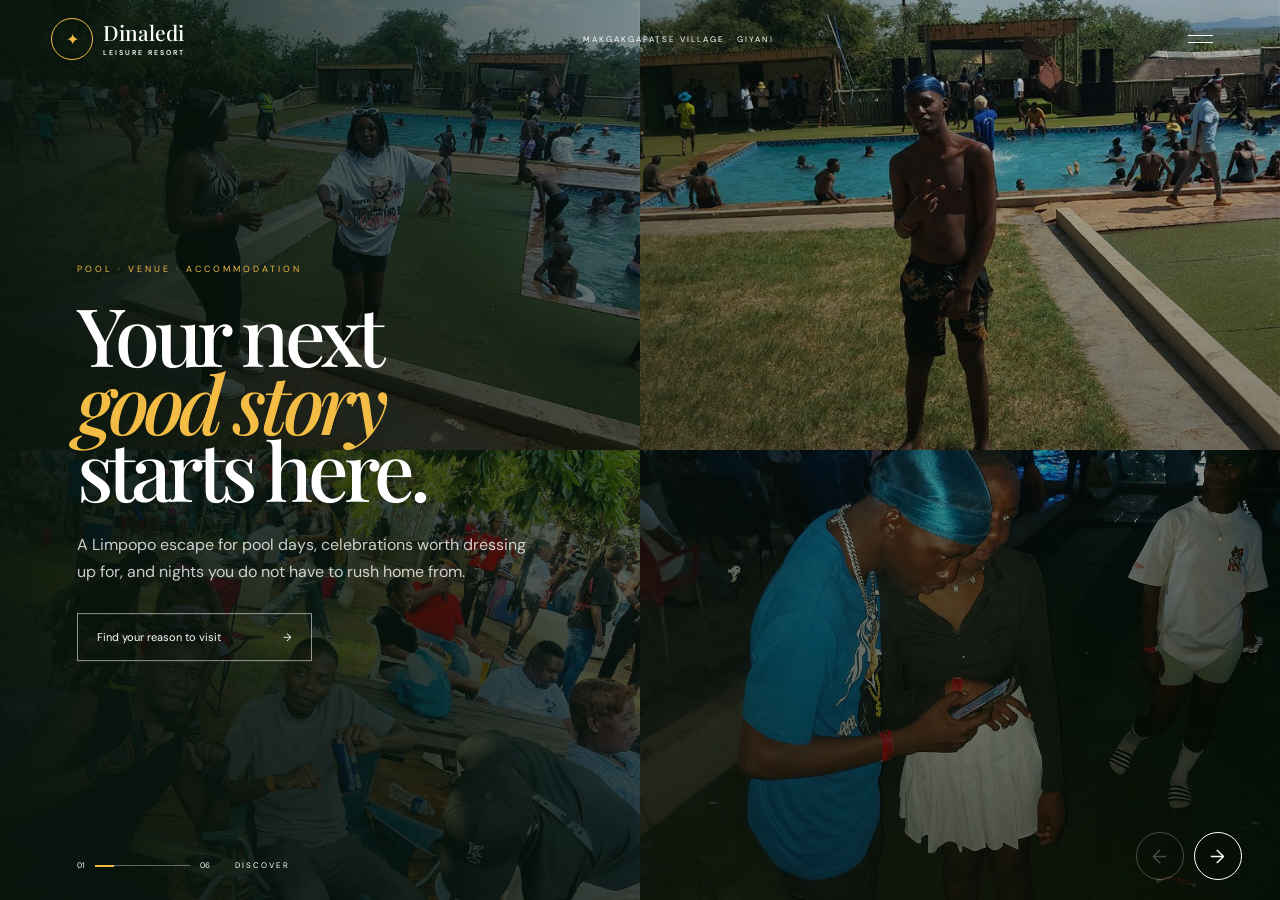
==== index.html @ 48ea2d54 "Give every Dinaledi service its own experience" ====
<!doctype html>
<html lang="en">
<head>
  <meta charset="UTF-8">
  <meta name="viewport" content="width=device-width,initial-scale=1">
  <meta name="theme-color" content="#14251a">
  <meta name="description" content="Swim, stay and celebrate at Dinaledi Leisure Resort — a wedding and event venue with pools and accommodation in Makgakgapatse Village, Giyani.">
  <title>Dinaledi Leisure Resort | Swim, Stay & Celebrate</title>
  <link rel="preconnect" href="https://fonts.googleapis.com">
  <link rel="preconnect" href="https://fonts.gstatic.com" crossorigin>
  <link href="https://fonts.googleapis.com/css2?family=DM+Sans:wght@400;500;600&family=Playfair+Display:ital,wght@0,500;1,500&display=swap" rel="stylesheet">
  <link rel="stylesheet" href="experience.css">
  <link rel="stylesheet" href="highres.css">
</head>
<body>
  <header>
    <a class="logo" href="#" data-go="0"><i>✦</i><span>Dinaledi<small>Leisure Resort</small></span></a>
    <p>Makgakgapatse Village · Giyani</p>
    <button class="menu-button" aria-label="Open experiences"><i></i><i></i></button>
  </header>

  <nav class="menu-panel" aria-label="Experiences">
    <p>Choose your Dinaledi</p>
    <button data-go="0">Discover</button><button data-go="1">Pool days</button><button data-go="2">Weddings & events</button><button data-go="3">Accommodation</button><button data-go="4">What's on</button><button data-go="5">Plan your visit</button>
  </nav>

  <main><div class="track" id="track">
    <section class="scene welcome">
      <div class="welcome-grid" aria-hidden="true"><i></i><i></i><i></i><i></i></div><div class="shade"></div>
      <div class="copy"><p class="eyebrow">Pool · Venue · Accommodation</p><h1>Your next<br><em>good story</em><br>starts here.</h1><p>A Limpopo escape for pool days, celebrations worth dressing up for, and nights you do not have to rush home from.</p><button class="action" data-next>Find your reason to visit <span>→</span></button></div>
    </section>

    <section class="scene swim">
      <div class="pool-photo"></div><div class="pool-tint"></div>
      <div class="copy"><p class="eyebrow">01 — Pool days</p><h2>Come back<br>for the <em>feeling.</em></h2><p>Blue water, open air and your favourite people. Make Dinaledi the plan when the next warm day arrives.</p><a class="action" href="pool/">Enter the pool experience <span>↗</span></a></div>
      <div class="ripple-zone" aria-label="Touch to make water ripples"><span>Touch the pool</span></div>
    </section>

    <section class="scene celebrate">
      <div class="celebrate-bg"></div><div class="shade"></div>
      <div class="copy wedding-copy"><p class="eyebrow">02 — Weddings & events</p><h2>Picture your<br><em>day here.</em></h2><p>Bring the vows, the music and everyone you love. Dinaledi gives your wedding or celebration room to feel alive.</p><div class="venue-points"><span>Wedding venue</span><span>Private celebrations</span><span>Group gatherings</span></div><a class="action" href="weddings/">Explore weddings <span>↗</span></a></div>
      <div class="memory-board venue-board" aria-label="Dinaledi celebrations"><figure class="card c1"><img src="images/unnamed (28).jpg" alt="Bride at Dinaledi"><figcaption>Your big day</figcaption></figure><figure class="card c2"><img src="images/web/celebration-wide.jpg" alt="Guests celebrating at Dinaledi"><figcaption>Your guest list</figcaption></figure><figure class="card c3"><img src="images/web/celebration-crowd.jpg" alt="An outdoor event at Dinaledi"><figcaption>Your atmosphere</figcaption></figure></div>
    </section>

    <section class="scene stay" id="stay">
      <div class="day-photo"></div><div class="night-photo"></div><div class="night-sky"></div><div class="shade"></div>
      <div class="copy"><p class="eyebrow">03 — Accommodation</p><h2>Stay after<br>the <em>last song.</em></h2><p>Turn the celebration, pool day or weekend away into an overnight stay. Call for current accommodation options and availability.</p><a class="action" href="accommodation/">Plan an overnight stay <span>↗</span></a></div>
      <div class="time-control"><span>Day</span><input id="sunset" type="range" min="0" max="100" value="20" aria-label="Change from day to night"><span>Stars</span><small>Drag the day into night</small></div>
    </section>

    <section class="scene events">
      <div class="events-photo"></div><div class="events-shade"></div>
      <div class="events-intro"><p class="eyebrow">04 — Official noticeboard</p><h2>What’s<br><em>happening.</em></h2><p>Upcoming events, announcements and highlights from days already shared at Dinaledi.</p><a class="action" href="events/">Open the noticeboard <span>↗</span></a></div>
      <div class="poster-board">
        <article class="poster upcoming"><small>Upcoming</small><div><b>Next event</b><strong>Announcement<br>coming soon</strong><p>Official posters and booking details will appear here.</p></div><a href="tel:0769991323">Ask what’s next →</a></article>
        <article class="poster past"><img src="images/web/gathering.jpg" alt="Past gathering at Dinaledi"><span><small>Past event</small><b>Dinaledi moments</b></span></article>
        <article class="poster past"><img src="images/web/evening.jpg" alt="Evening event at Dinaledi"><span><small>Past event</small><b>After sunset</b></span></article>
      </div>
    </section>

    <section class="scene visit">
      <div class="visit-photo"></div><div class="shade"></div>
      <div class="visit-copy"><p class="eyebrow">05 — Make the plan</p><h2>See you at<br><em>Dinaledi.</em></h2><p>Makgakgapatse Village, R81, Giyani, 0826</p><div class="links"><a href="tel:0769991323"><small>Bookings & enquiries</small>076 999 1323 <b>↗</b></a><a href="https://www.google.com/maps/search/?api=1&query=Dinaledi+Leisure+Resort+Giyani" target="_blank" rel="noopener"><small>Get there</small>Open Google Maps <b>↗</b></a><a href="https://www.tiktok.com/@dinaledi54" target="_blank" rel="noopener"><small>Events & updates</small>@dinaledi54 <b>↗</b></a></div></div>
    </section>
  </div></main>

  <div class="progress"><span id="current">01</span><i><b id="bar"></b></i><span>06</span><p id="label">Discover</p></div>
  <button class="previous" aria-label="Previous experience">←</button><button class="next" aria-label="Next experience">→</button>
  <script src="experience.js"></script>
</body>
</html>
---- experience.css ----
:root{--forest:#14251a;--sun:#f2bc45;--water:#5bc7d1;--cream:#f5edda;--night:0;--serif:"Playfair Display",serif;--sans:"DM Sans",sans-serif}*{box-sizing:border-box}html,body{margin:0;height:100%;overflow:hidden;background:var(--forest);color:white;font-family:var(--sans)}button,a{font:inherit;color:inherit}header{position:fixed;z-index:50;top:0;left:0;width:100%;height:78px;padding:0 4vw;display:flex;align-items:center;justify-content:space-between;pointer-events:none}header>*{pointer-events:auto}.logo{display:flex;align-items:center;gap:10px;text-decoration:none}.logo>i{width:42px;height:42px;border:1px solid var(--sun);border-radius:50%;display:grid;place-items:center;color:var(--sun);font-style:normal}.logo span{font:500 21px/1 var(--serif)}.logo small{display:block;font:600 7px var(--sans);letter-spacing:2px;text-transform:uppercase;margin-top:5px}header>p{text-transform:uppercase;font-size:8px;letter-spacing:2px}.menu-button{border:0;background:none;padding:10px}.menu-button i{display:block;width:25px;height:1px;background:white;margin:6px}.menu-panel{position:fixed;z-index:60;right:0;top:0;width:min(430px,100%);height:100%;padding:13vh 5vw;background:var(--sun);color:#14251a;display:flex;flex-direction:column;transform:translateX(100%);transition:.5s}.menu-panel.open{transform:none}.menu-panel p{text-transform:uppercase;letter-spacing:2px;font-size:8px}.menu-panel button{border:0;border-bottom:1px solid rgba(0,0,0,.25);background:none;text-align:left;padding:14px 0;font:500 35px var(--serif)}main,.track,.scene{height:100svh}.track{display:flex;width:500vw;transition:transform .9s cubic-bezier(.2,.8,.2,1)}.scene{position:relative;width:100vw;flex:0 0 100vw;overflow:hidden}.welcome-grid{position:absolute;inset:0;display:grid;grid-template-columns:1fr 1fr;grid-template-rows:1fr 1fr}.welcome-grid i{background-size:cover;background-position:center}.welcome-grid i:nth-child(1){background-image:url('images/thumbnail.jpg')}.welcome-grid i:nth-child(2){background-image:url('images/unnamed (17).jpg')}.welcome-grid i:nth-child(3){background-image:url('images/unnamed (9).jpg')}.welcome-grid i:nth-child(4){background-image:url('images/unnamed (19).jpg')}.shade{position:absolute;inset:0;background:linear-gradient(90deg,rgba(7,20,12,.94),rgba(7,20,12,.2) 75%),linear-gradient(0deg,rgba(5,12,7,.6),transparent)}.copy{position:absolute;z-index:5;left:6vw;top:50%;transform:translateY(-47%);width:45vw}.eyebrow{text-transform:uppercase;letter-spacing:3px;font-size:9px;color:var(--sun);margin:0 0 25px}.copy h1,.copy h2,.visit-copy h2{font:500 clamp(58px,7vw,110px)/.84 var(--serif);letter-spacing:-5px;margin:0 0 28px}.copy em,.visit-copy em{font-weight:500;color:var(--sun)}.copy>p:not(.eyebrow),.visit-copy>p:not(.eyebrow){max-width:470px;line-height:1.7;color:rgba(255,255,255,.78)}.action{display:flex;justify-content:space-between;width:235px;margin-top:27px;padding:16px 19px;border:1px solid rgba(255,255,255,.55);background:none;text-decoration:none;font-size:11px}.gesture{position:absolute;z-index:5;left:6vw;bottom:25px;text-transform:uppercase;letter-spacing:2px;font-size:8px}.gesture b{margin-left:15px;color:var(--sun)}.pool-photo,.pool-tint,.ripple-zone,.celebrate-bg,.day-photo,.night-photo,.night-sky,.visit-photo{position:absolute;inset:0}.pool-photo{background:url('images/unnamed (17).jpg') center/cover;filter:saturate(1.15)}.pool-tint{background:linear-gradient(90deg,rgba(2,31,37,.92),rgba(2,31,37,.12)),linear-gradient(0deg,rgba(1,22,28,.5),transparent)}.ripple-zone{z-index:4;left:52%;display:grid;place-items:center;cursor:crosshair}.ripple-zone>span{font-size:8px;text-transform:uppercase;letter-spacing:2px;border:1px solid rgba(255,255,255,.55);border-radius:50%;width:110px;height:110px;display:grid;place-items:center}.ripple{position:absolute;width:12px;height:12px;border:2px solid rgba(255,255,255,.8);border-radius:50%;transform:translate(-50%,-50%);animation:ripple 1.35s forwards;pointer-events:none}.celebrate-bg{background:url('images/unnamed (25).jpg') center/cover;filter:saturate(.8)}.memory-board{position:absolute;z-index:8;right:3vw;top:13vh;width:48vw;height:74vh}.card{position:absolute;margin:0;width:210px;padding:10px 10px 35px;background:white;color:#17211a;box-shadow:0 18px 45px rgba(0,0,0,.38);cursor:grab;touch-action:none;user-select:none}.card:active{cursor:grabbing}.card img{display:block;width:100%;height:245px;object-fit:cover;image-rendering:auto}.card figcaption{text-align:center;font:italic 500 16px var(--serif);margin-top:10px}.c1{left:5%;top:4%;transform:rotate(-7deg)}.c2{right:7%;top:0;transform:rotate(6deg)}.c3{left:24%;bottom:0;transform:rotate(4deg)}.c4{right:0;bottom:8%;transform:rotate(-5deg)}.day-photo{background:url('images/unnamed (9).jpg') center/cover}.night-photo{background:url('images/unnamed (27).jpg') center/cover;opacity:calc(var(--night)/100);filter:brightness(.32) saturate(.7)}.night-sky{opacity:calc(var(--night)/100);background-image:radial-gradient(circle at 15% 14%,white 0 1px,transparent 1.5px),radial-gradient(circle at 75% 10%,white 0 1px,transparent 1.5px),radial-gradient(circle at 88% 35%,white 0 1px,transparent 1.5px),radial-gradient(circle at 55% 25%,white 0 1px,transparent 1.5px)}.time-control{position:absolute;z-index:9;right:8vw;bottom:12vh;width:37vw;display:grid;grid-template-columns:auto 1fr auto;gap:15px;align-items:center;font-size:9px;text-transform:uppercase;letter-spacing:2px}.time-control input{width:100%;accent-color:var(--sun)}.time-control small{grid-column:1/4;text-align:center;color:var(--sun)}.visit-photo{background:url('images/thumbnail.jpg') center/cover}.visit-copy{position:absolute;z-index:5;left:7vw;right:7vw;top:50%;transform:translateY(-47%);display:grid;grid-template-columns:1fr 1fr;column-gap:9vw}.visit-copy .eyebrow,.visit-copy h2,.visit-copy>p{grid-column:1}.links{grid-column:2;grid-row:1/5;align-self:center}.links a{display:grid;grid-template-columns:1fr auto;padding:20px 0;border-top:1px solid rgba(255,255,255,.4);text-decoration:none;font:500 27px var(--serif)}.links small{grid-column:1/3;font:7px var(--sans);text-transform:uppercase;letter-spacing:2px;color:var(--sun)}.links b{font-weight:400}.progress{position:fixed;z-index:40;left:6vw;bottom:22px;display:flex;align-items:center;gap:10px;font-size:8px}.progress>i{width:95px;height:1px;background:rgba(255,255,255,.35)}.progress b{display:block;width:20%;height:2px;background:var(--sun);transition:.5s}.progress p{text-transform:uppercase;letter-spacing:2px;margin-left:15px}.next,.previous{position:fixed;z-index:40;bottom:20px;width:48px;height:48px;border-radius:50%;border:1px solid white;background:rgba(0,0,0,.1);font-size:19px}.next{right:3vw}.previous{right:calc(3vw + 58px)}.next:disabled,.previous:disabled{opacity:.25}@keyframes ripple{to{width:420px;height:420px;opacity:0}}@media(max-width:800px){header{height:64px;padding:0 18px}header>p{display:none}.logo>i{width:35px;height:35px}.logo span{font-size:18px}.copy{left:23px;right:23px;top:48%;width:auto}.copy h1,.copy h2,.visit-copy h2{font-size:clamp(44px,13vw,58px);line-height:.84;letter-spacing:-3px;margin-bottom:18px}.copy>p:not(.eyebrow),.visit-copy>p:not(.eyebrow){font-size:11px;line-height:1.55;max-width:330px}.eyebrow{font-size:7px;margin-bottom:16px}.action{width:195px;padding:12px 14px;margin-top:17px}.welcome-grid{grid-template-columns:1fr 1fr;grid-template-rows:1fr 1fr}.ripple-zone{left:0;top:50%}.memory-board{right:0;top:48%;width:100%;height:48%}.card{width:125px;padding:6px 6px 24px}.card img{height:135px}.card figcaption{font-size:11px;margin-top:5px}.c1{left:4%}.c2{right:5%}.c3{left:30%}.c4{right:4%}.time-control{left:23px;right:23px;bottom:20vh;width:auto}.visit-copy{left:23px;right:23px;display:block}.links{margin-top:28px}.links a{font-size:19px;padding:12px 0}.progress{left:14px;bottom:9px}.progress>i{width:55px}.progress p{display:none}.next,.previous{bottom:10px;width:43px;height:43px}.next{right:13px}.previous{right:64px}.menu-panel{padding:90px 25px}.menu-panel button{font-size:26px}.gesture{left:23px}}@media(prefers-reduced-motion:reduce){.track{transition:none}.ripple{animation:none}}
.gesture{display:none}
@media(max-width:800px){.copy h1,.copy h2,.visit-copy h2{font-size:clamp(38px,11vw,47px)}.shade{background:linear-gradient(90deg,rgba(7,20,12,.88),rgba(7,20,12,.55))}}
---- highres.css ----
/* High-resolution photography supplied by Dinaledi. */
.welcome-grid i:nth-child(1){background-image:url("images/web/arrival.jpg")}
.welcome-grid i:nth-child(2){background-image:url("images/web/pool-wide.jpg")}
.welcome-grid i:nth-child(3){background-image:url("images/web/gathering.jpg")}
.welcome-grid i:nth-child(4){background-image:url("images/web/evening.jpg")}
.pool-photo{background-image:url("images/web/pool-guest-1.jpg");background-position:center 38%}
.celebrate-bg{background-image:url("images/web/celebration-crowd.jpg");background-position:center 42%}
.day-photo{background-image:url("images/web/stay-guest.jpg");background-position:center 38%}
.night-photo{background-image:url("images/web/evening.jpg");background-position:center 45%}
.visit-photo{background-image:url("images/web/arrival.jpg");background-position:center 42%}

@media(max-width:760px){
  .pool-photo{background-position:58% center}
  .celebrate-bg{background-position:52% center}
  .day-photo{background-position:58% center}
  .visit-photo{background-position:55% center}
}

/* Sales-focused service journey and official event noticeboard. */
.track{width:600vw}
.welcome .copy h1{font-size:clamp(54px,6.3vw,96px)}
.venue-points{display:flex;flex-wrap:wrap;gap:7px;margin-top:18px}
.venue-points span{padding:7px 10px;border:1px solid rgba(255,255,255,.4);font-size:8px;letter-spacing:1px;text-transform:uppercase;background:rgba(10,24,15,.25)}
.venue-board .c1{left:12%;top:7%;width:190px}
.venue-board .c1 img{height:225px}
.venue-board .c2{right:3%;top:2%}
.venue-board .c3{left:31%;bottom:2%}
.events-photo,.events-shade{position:absolute;inset:0}
.events-photo{background:url("images/web/celebration-friends.jpg") center/cover}
.events-shade{background:linear-gradient(90deg,rgba(7,20,12,.97) 0 36%,rgba(7,20,12,.63) 62%,rgba(7,20,12,.4)),linear-gradient(0deg,rgba(5,12,7,.65),transparent)}
.events-intro{position:absolute;z-index:5;left:6vw;top:50%;transform:translateY(-48%);width:30vw}
.events-intro h2{font:500 clamp(55px,6.5vw,96px)/.85 var(--serif);letter-spacing:-4px;margin:0 0 24px}
.events-intro h2 em{font-weight:500;color:var(--sun)}
.events-intro>p:not(.eyebrow){line-height:1.65;color:rgba(255,255,255,.78)}
.poster-board{position:absolute;z-index:6;left:42vw;right:5vw;top:13vh;bottom:11vh;display:grid;grid-template-columns:1.15fr .85fr;grid-template-rows:1fr 1fr;gap:14px}
.poster{position:relative;overflow:hidden;border:1px solid rgba(255,255,255,.35);background:#f3b936;color:#14251a}
.poster.upcoming{grid-row:1/3;padding:28px;display:flex;flex-direction:column;justify-content:space-between}
.poster.upcoming>small,.poster small{text-transform:uppercase;letter-spacing:2px;font-size:7px}
.poster.upcoming div{border-top:1px solid rgba(20,37,26,.3);padding-top:22px}
.poster.upcoming b{display:block;text-transform:uppercase;letter-spacing:2px;font-size:8px;margin-bottom:15px}
.poster.upcoming strong{display:block;font:500 clamp(30px,3.4vw,52px)/.9 var(--serif)}
.poster.upcoming p{max-width:250px;font-size:11px;line-height:1.5}
.poster.upcoming a{color:#14251a;text-decoration:none;font-size:10px;font-weight:600}
.poster.past img{width:100%;height:100%;object-fit:cover;filter:brightness(.72)}
.poster.past span{position:absolute;left:17px;right:17px;bottom:15px;color:white}
.poster.past span b{display:block;font:500 22px var(--serif);margin-top:4px}

@media(max-width:800px){
  .welcome .copy h1{font-size:clamp(40px,11vw,48px)}
  .venue-points{max-width:310px;margin-top:12px}
  .venue-points span{font-size:6px;padding:5px 7px}
  .venue-board{top:53%;height:42%}
  .venue-board .c1{left:4%;top:2%;width:118px}.venue-board .c1 img{height:125px}
  .venue-board .c2{right:4%;top:0}.venue-board .c3{left:34%;bottom:0}
  .events-intro{left:23px;right:23px;top:12%;transform:none;width:auto}
  .events-intro h2{font-size:42px;line-height:.84;letter-spacing:-2px;margin-bottom:10px}
  .events-intro>p:not(.eyebrow){font-size:10px;max-width:310px;margin:0}
  .events-intro .action{display:none}
  .poster-board{left:23px;right:23px;top:46%;bottom:64px;grid-template-columns:1.15fr .85fr;gap:7px}
  .poster.upcoming{padding:15px}
  .poster.upcoming div{padding-top:10px}
  .poster.upcoming strong{font-size:23px}
  .poster.upcoming p{font-size:8px}
  .poster.past span{left:9px;bottom:8px}.poster.past span b{font-size:13px}
}
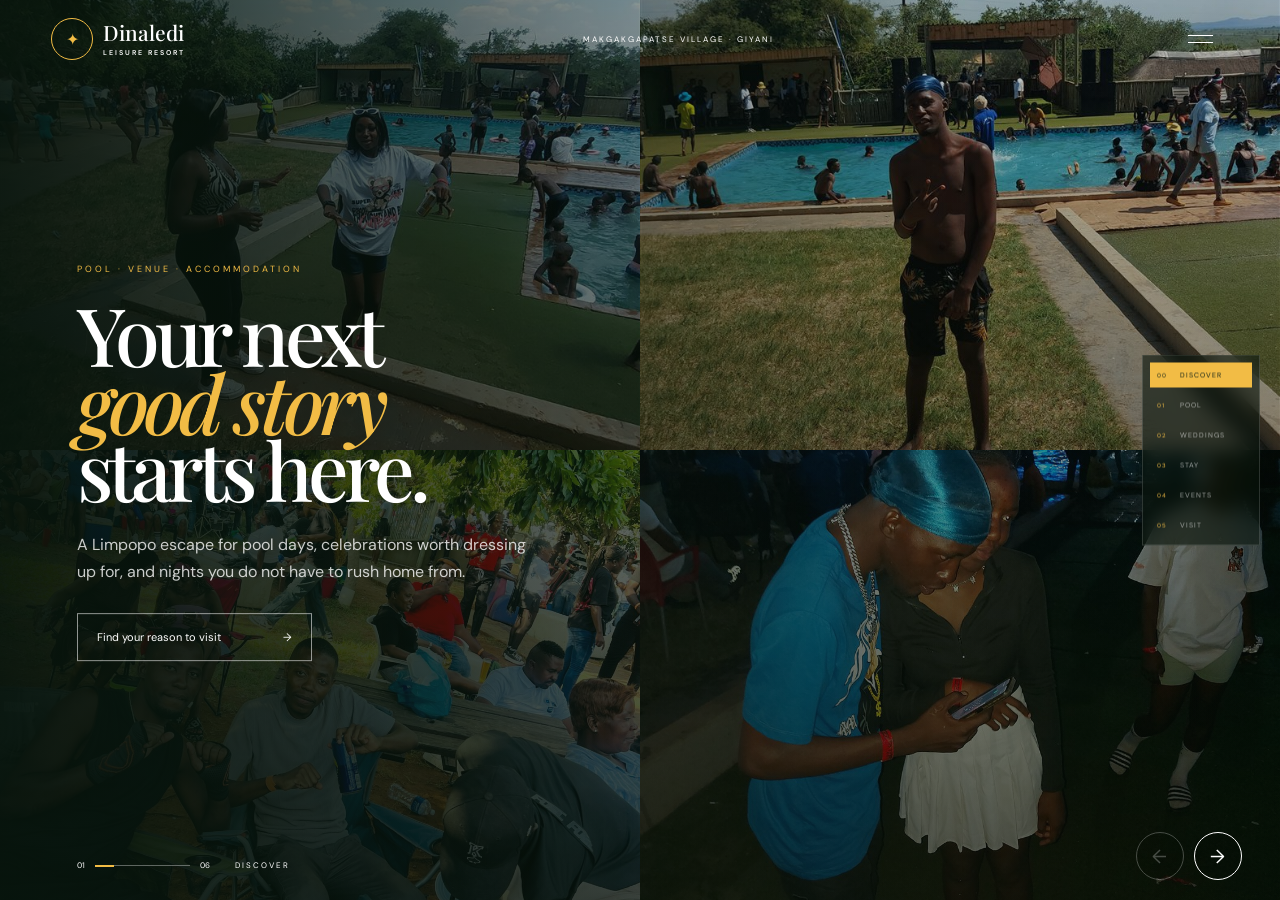
==== commit 3a97fe3a: "Keep every service inside the main journey" ====
--- a/index.html
+++ b/index.html
@@ -32,25 +32,25 @@
 
     <section class="scene swim">
       <div class="pool-photo"></div><div class="pool-tint"></div>
-      <div class="copy"><p class="eyebrow">01 — Pool days</p><h2>Come back<br>for the <em>feeling.</em></h2><p>Blue water, open air and your favourite people. Make Dinaledi the plan when the next warm day arrives.</p><a class="action" href="pool/">Enter the pool experience <span>↗</span></a></div>
+      <div class="copy"><p class="eyebrow">01 — Pool days</p><h2>Come back<br>for the <em>feeling.</em></h2><p>Blue water, open air and your favourite people. Make Dinaledi the plan when the next warm day arrives.</p><a class="action" href="tel:0769991323">Ask about pool visits <span>↗</span></a></div>
       <div class="ripple-zone" aria-label="Touch to make water ripples"><span>Touch the pool</span></div>
     </section>
 
     <section class="scene celebrate">
       <div class="celebrate-bg"></div><div class="shade"></div>
-      <div class="copy wedding-copy"><p class="eyebrow">02 — Weddings & events</p><h2>Picture your<br><em>day here.</em></h2><p>Bring the vows, the music and everyone you love. Dinaledi gives your wedding or celebration room to feel alive.</p><div class="venue-points"><span>Wedding venue</span><span>Private celebrations</span><span>Group gatherings</span></div><a class="action" href="weddings/">Explore weddings <span>↗</span></a></div>
+      <div class="copy wedding-copy"><p class="eyebrow">02 — Weddings & events</p><h2>Picture your<br><em>day here.</em></h2><p>Bring the vows, the music and everyone you love. Dinaledi gives your wedding or celebration room to feel alive.</p><div class="venue-points"><span>Wedding venue</span><span>Private celebrations</span><span>Group gatherings</span></div><a class="action" href="tel:0769991323">Ask about your date <span>↗</span></a></div>
       <div class="memory-board venue-board" aria-label="Dinaledi celebrations"><figure class="card c1"><img src="images/unnamed (28).jpg" alt="Bride at Dinaledi"><figcaption>Your big day</figcaption></figure><figure class="card c2"><img src="images/web/celebration-wide.jpg" alt="Guests celebrating at Dinaledi"><figcaption>Your guest list</figcaption></figure><figure class="card c3"><img src="images/web/celebration-crowd.jpg" alt="An outdoor event at Dinaledi"><figcaption>Your atmosphere</figcaption></figure></div>
     </section>
 
     <section class="scene stay" id="stay">
       <div class="day-photo"></div><div class="night-photo"></div><div class="night-sky"></div><div class="shade"></div>
-      <div class="copy"><p class="eyebrow">03 — Accommodation</p><h2>Stay after<br>the <em>last song.</em></h2><p>Turn the celebration, pool day or weekend away into an overnight stay. Call for current accommodation options and availability.</p><a class="action" href="accommodation/">Plan an overnight stay <span>↗</span></a></div>
+      <div class="copy"><p class="eyebrow">03 — Accommodation</p><h2>Stay after<br>the <em>last song.</em></h2><p>Turn the celebration, pool day or weekend away into an overnight stay. Call for current accommodation options and availability.</p><a class="action" href="tel:0769991323">Check availability <span>↗</span></a></div>
       <div class="time-control"><span>Day</span><input id="sunset" type="range" min="0" max="100" value="20" aria-label="Change from day to night"><span>Stars</span><small>Drag the day into night</small></div>
     </section>
 
     <section class="scene events">
       <div class="events-photo"></div><div class="events-shade"></div>
-      <div class="events-intro"><p class="eyebrow">04 — Official noticeboard</p><h2>What’s<br><em>happening.</em></h2><p>Upcoming events, announcements and highlights from days already shared at Dinaledi.</p><a class="action" href="events/">Open the noticeboard <span>↗</span></a></div>
+      <div class="events-intro"><p class="eyebrow">04 — Official noticeboard</p><h2>What’s<br><em>happening.</em></h2><p>Upcoming events, announcements and highlights from days already shared at Dinaledi.</p><a class="action" href="tel:0769991323">Ask what is coming <span>↗</span></a></div>
       <div class="poster-board">
         <article class="poster upcoming"><small>Upcoming</small><div><b>Next event</b><strong>Announcement<br>coming soon</strong><p>Official posters and booking details will appear here.</p></div><a href="tel:0769991323">Ask what’s next →</a></article>
         <article class="poster past"><img src="images/web/gathering.jpg" alt="Past gathering at Dinaledi"><span><small>Past event</small><b>Dinaledi moments</b></span></article>
@@ -64,6 +64,7 @@
     </section>
   </div></main>
 
+<nav class="journey-nav" aria-label="Jump to a service"><button class="active" data-go="0"><i>00</i>Discover</button><button data-go="1"><i>01</i>Pool</button><button data-go="2"><i>02</i>Weddings</button><button data-go="3"><i>03</i>Stay</button><button data-go="4"><i>04</i>Events</button><button data-go="5"><i>05</i>Visit</button></nav>
   <div class="progress"><span id="current">01</span><i><b id="bar"></b></i><span>06</span><p id="label">Discover</p></div>
   <button class="previous" aria-label="Previous experience">←</button><button class="next" aria-label="Next experience">→</button>
   <script src="experience.js"></script>
--- a/highres.css
+++ b/highres.css
@@ -63,3 +63,16 @@
   .poster.upcoming p{font-size:8px}
   .poster.past span{left:9px;bottom:8px}.poster.past span b{font-size:13px}
 }
+/* The whole service journey stays visible and directly accessible. */
+.journey-nav{position:fixed;z-index:42;right:20px;top:50%;transform:translateY(-50%);display:flex;flex-direction:column;gap:5px;padding:7px;background:rgba(7,20,12,.58);backdrop-filter:blur(10px);border:1px solid rgba(255,255,255,.15)}
+.journey-nav button{display:grid;grid-template-columns:23px 1fr;align-items:center;width:102px;padding:8px 7px;border:0;background:transparent;color:rgba(255,255,255,.58);text-align:left;font-size:7px;letter-spacing:1px;text-transform:uppercase;cursor:pointer;transition:.25s}
+.journey-nav button i{font-style:normal;color:var(--sun);font-size:6px}
+.journey-nav button.active{background:var(--sun);color:var(--forest)}
+.journey-nav button.active i{color:var(--forest)}
+@media(max-width:800px){
+  .journey-nav{left:8px;right:8px;top:64px;transform:none;flex-direction:row;gap:1px;padding:4px;overflow:hidden}
+  .journey-nav button{display:flex;flex:1;min-width:0;width:auto;padding:7px 2px;justify-content:center;font-size:5.5px;letter-spacing:0;text-align:center}
+  .journey-nav button i{display:none}
+  .progress{display:none}
+}
+@media(max-width:800px){.journey-nav{display:grid;grid-template-columns:repeat(6,minmax(0,1fr))}.journey-nav button{width:100%}}
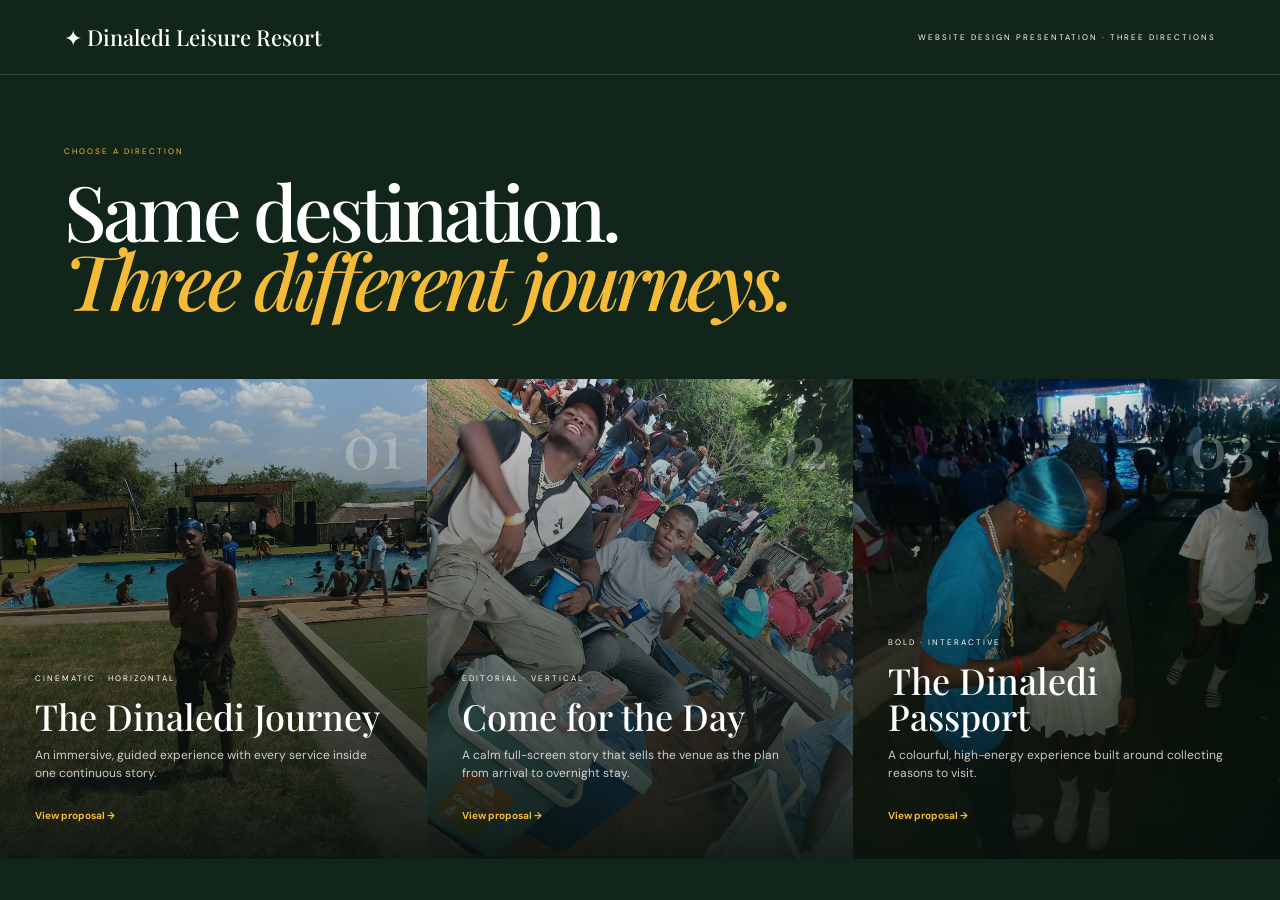
==== commit 191783a1: "Present three distinct Dinaledi website proposals" ====
--- a/index.html
+++ b/index.html
@@ -1,72 +1 @@
-<!doctype html>
-<html lang="en">
-<head>
-  <meta charset="UTF-8">
-  <meta name="viewport" content="width=device-width,initial-scale=1">
-  <meta name="theme-color" content="#14251a">
-  <meta name="description" content="Swim, stay and celebrate at Dinaledi Leisure Resort — a wedding and event venue with pools and accommodation in Makgakgapatse Village, Giyani.">
-  <title>Dinaledi Leisure Resort | Swim, Stay & Celebrate</title>
-  <link rel="preconnect" href="https://fonts.googleapis.com">
-  <link rel="preconnect" href="https://fonts.gstatic.com" crossorigin>
-  <link href="https://fonts.googleapis.com/css2?family=DM+Sans:wght@400;500;600&family=Playfair+Display:ital,wght@0,500;1,500&display=swap" rel="stylesheet">
-  <link rel="stylesheet" href="experience.css">
-  <link rel="stylesheet" href="highres.css">
-</head>
-<body>
-  <header>
-    <a class="logo" href="#" data-go="0"><i>✦</i><span>Dinaledi<small>Leisure Resort</small></span></a>
-    <p>Makgakgapatse Village · Giyani</p>
-    <button class="menu-button" aria-label="Open experiences"><i></i><i></i></button>
-  </header>
-
-  <nav class="menu-panel" aria-label="Experiences">
-    <p>Choose your Dinaledi</p>
-    <button data-go="0">Discover</button><button data-go="1">Pool days</button><button data-go="2">Weddings & events</button><button data-go="3">Accommodation</button><button data-go="4">What's on</button><button data-go="5">Plan your visit</button>
-  </nav>
-
-  <main><div class="track" id="track">
-    <section class="scene welcome">
-      <div class="welcome-grid" aria-hidden="true"><i></i><i></i><i></i><i></i></div><div class="shade"></div>
-      <div class="copy"><p class="eyebrow">Pool · Venue · Accommodation</p><h1>Your next<br><em>good story</em><br>starts here.</h1><p>A Limpopo escape for pool days, celebrations worth dressing up for, and nights you do not have to rush home from.</p><button class="action" data-next>Find your reason to visit <span>→</span></button></div>
-    </section>
-
-    <section class="scene swim">
-      <div class="pool-photo"></div><div class="pool-tint"></div>
-      <div class="copy"><p class="eyebrow">01 — Pool days</p><h2>Come back<br>for the <em>feeling.</em></h2><p>Blue water, open air and your favourite people. Make Dinaledi the plan when the next warm day arrives.</p><a class="action" href="tel:0769991323">Ask about pool visits <span>↗</span></a></div>
-      <div class="ripple-zone" aria-label="Touch to make water ripples"><span>Touch the pool</span></div>
-    </section>
-
-    <section class="scene celebrate">
-      <div class="celebrate-bg"></div><div class="shade"></div>
-      <div class="copy wedding-copy"><p class="eyebrow">02 — Weddings & events</p><h2>Picture your<br><em>day here.</em></h2><p>Bring the vows, the music and everyone you love. Dinaledi gives your wedding or celebration room to feel alive.</p><div class="venue-points"><span>Wedding venue</span><span>Private celebrations</span><span>Group gatherings</span></div><a class="action" href="tel:0769991323">Ask about your date <span>↗</span></a></div>
-      <div class="memory-board venue-board" aria-label="Dinaledi celebrations"><figure class="card c1"><img src="images/unnamed (28).jpg" alt="Bride at Dinaledi"><figcaption>Your big day</figcaption></figure><figure class="card c2"><img src="images/web/celebration-wide.jpg" alt="Guests celebrating at Dinaledi"><figcaption>Your guest list</figcaption></figure><figure class="card c3"><img src="images/web/celebration-crowd.jpg" alt="An outdoor event at Dinaledi"><figcaption>Your atmosphere</figcaption></figure></div>
-    </section>
-
-    <section class="scene stay" id="stay">
-      <div class="day-photo"></div><div class="night-photo"></div><div class="night-sky"></div><div class="shade"></div>
-      <div class="copy"><p class="eyebrow">03 — Accommodation</p><h2>Stay after<br>the <em>last song.</em></h2><p>Turn the celebration, pool day or weekend away into an overnight stay. Call for current accommodation options and availability.</p><a class="action" href="tel:0769991323">Check availability <span>↗</span></a></div>
-      <div class="time-control"><span>Day</span><input id="sunset" type="range" min="0" max="100" value="20" aria-label="Change from day to night"><span>Stars</span><small>Drag the day into night</small></div>
-    </section>
-
-    <section class="scene events">
-      <div class="events-photo"></div><div class="events-shade"></div>
-      <div class="events-intro"><p class="eyebrow">04 — Official noticeboard</p><h2>What’s<br><em>happening.</em></h2><p>Upcoming events, announcements and highlights from days already shared at Dinaledi.</p><a class="action" href="tel:0769991323">Ask what is coming <span>↗</span></a></div>
-      <div class="poster-board">
-        <article class="poster upcoming"><small>Upcoming</small><div><b>Next event</b><strong>Announcement<br>coming soon</strong><p>Official posters and booking details will appear here.</p></div><a href="tel:0769991323">Ask what’s next →</a></article>
-        <article class="poster past"><img src="images/web/gathering.jpg" alt="Past gathering at Dinaledi"><span><small>Past event</small><b>Dinaledi moments</b></span></article>
-        <article class="poster past"><img src="images/web/evening.jpg" alt="Evening event at Dinaledi"><span><small>Past event</small><b>After sunset</b></span></article>
-      </div>
-    </section>
-
-    <section class="scene visit">
-      <div class="visit-photo"></div><div class="shade"></div>
-      <div class="visit-copy"><p class="eyebrow">05 — Make the plan</p><h2>See you at<br><em>Dinaledi.</em></h2><p>Makgakgapatse Village, R81, Giyani, 0826</p><div class="links"><a href="tel:0769991323"><small>Bookings & enquiries</small>076 999 1323 <b>↗</b></a><a href="https://www.google.com/maps/search/?api=1&query=Dinaledi+Leisure+Resort+Giyani" target="_blank" rel="noopener"><small>Get there</small>Open Google Maps <b>↗</b></a><a href="https://www.tiktok.com/@dinaledi54" target="_blank" rel="noopener"><small>Events & updates</small>@dinaledi54 <b>↗</b></a></div></div>
-    </section>
-  </div></main>
-
-<nav class="journey-nav" aria-label="Jump to a service"><button class="active" data-go="0"><i>00</i>Discover</button><button data-go="1"><i>01</i>Pool</button><button data-go="2"><i>02</i>Weddings</button><button data-go="3"><i>03</i>Stay</button><button data-go="4"><i>04</i>Events</button><button data-go="5"><i>05</i>Visit</button></nav>
-  <div class="progress"><span id="current">01</span><i><b id="bar"></b></i><span>06</span><p id="label">Discover</p></div>
-  <button class="previous" aria-label="Previous experience">←</button><button class="next" aria-label="Next experience">→</button>
-  <script src="experience.js"></script>
-</body>
-</html>
+<!doctype html><html lang="en"><head><meta charset="UTF-8"><meta name="viewport" content="width=device-width,initial-scale=1"><title>Dinaledi — Website Proposals</title><link rel="preconnect" href="https://fonts.googleapis.com"><link rel="preconnect" href="https://fonts.gstatic.com" crossorigin><link href="https://fonts.googleapis.com/css2?family=DM+Sans:wght@400;500;700&family=Playfair+Display:ital,wght@0,500;1,500&display=swap" rel="stylesheet"><link rel="stylesheet" href="selector.css"></head><body><header><span>✦ Dinaledi Leisure Resort</span><small>Website design presentation · Three directions</small></header><main><div class="intro"><p>Choose a direction</p><h1>Same destination.<br><em>Three different journeys.</em></h1></div><section class="choices"><a class="choice one" href="prop1/"><span>01</span><div><small>Cinematic · Horizontal</small><h2>The Dinaledi Journey</h2><p>An immersive, guided experience with every service inside one continuous story.</p><b>View proposal →</b></div></a><a class="choice two" href="prop2/"><span>02</span><div><small>Editorial · Vertical</small><h2>Come for the Day</h2><p>A calm full-screen story that sells the venue as the plan from arrival to overnight stay.</p><b>View proposal →</b></div></a><a class="choice three" href="prop3/"><span>03</span><div><small>Bold · Interactive</small><h2>The Dinaledi Passport</h2><p>A colourful, high-energy experience built around collecting reasons to visit.</p><b>View proposal →</b></div></a></section></main></body></html>
--- a/selector.css
+++ b/selector.css
@@ -0,0 +1 @@
+:root{--green:#11251a;--gold:#f4bb38;--cream:#f4ecda}*{box-sizing:border-box}body{margin:0;background:var(--green);color:white;font-family:"DM Sans",sans-serif}header{height:75px;padding:0 5vw;display:flex;align-items:center;justify-content:space-between;border-bottom:1px solid #ffffff24}header span{font:500 22px "Playfair Display"}header small,.intro p,.choice small{text-transform:uppercase;letter-spacing:2px;font-size:8px}.intro{padding:7vh 5vw 5vh}.intro p{color:var(--gold)}h1{font:500 clamp(45px,6vw,88px)/.9 "Playfair Display";letter-spacing:-4px;margin:20px 0}h1 em{color:var(--gold);font-weight:500}.choices{display:grid;grid-template-columns:repeat(3,1fr);min-height:50vh}.choice{position:relative;display:flex;align-items:flex-end;min-height:480px;padding:35px;color:white;text-decoration:none;overflow:hidden;background-size:cover;background-position:center}.choice:before{content:"";position:absolute;inset:0;background:linear-gradient(0deg,#07110ded,#07110d22);transition:.5s}.choice:hover:before{background:linear-gradient(0deg,#07110ddd,#07110d00)}.one{background-image:url("images/web/pool-wide.jpg")}.two{background-image:url("images/web/celebration-wide.jpg")}.three{background-image:url("images/web/evening.jpg")}.choice>span{position:absolute;z-index:2;top:25px;right:25px;font:500 60px "Playfair Display";color:#ffffff44}.choice div{position:relative;z-index:2}.choice h2{font:500 36px/1 "Playfair Display";margin:12px 0}.choice p{max-width:340px;color:#ffffffc5;font-size:12px;line-height:1.5}.choice b{display:inline-block;margin-top:15px;color:var(--gold);font-size:10px}@media(max-width:760px){header{padding:0 18px}header small{display:none}.intro{padding:45px 20px 35px}h1{letter-spacing:-2px}.choices{display:block}.choice{min-height:420px;padding:25px}.choice h2{font-size:31px}}
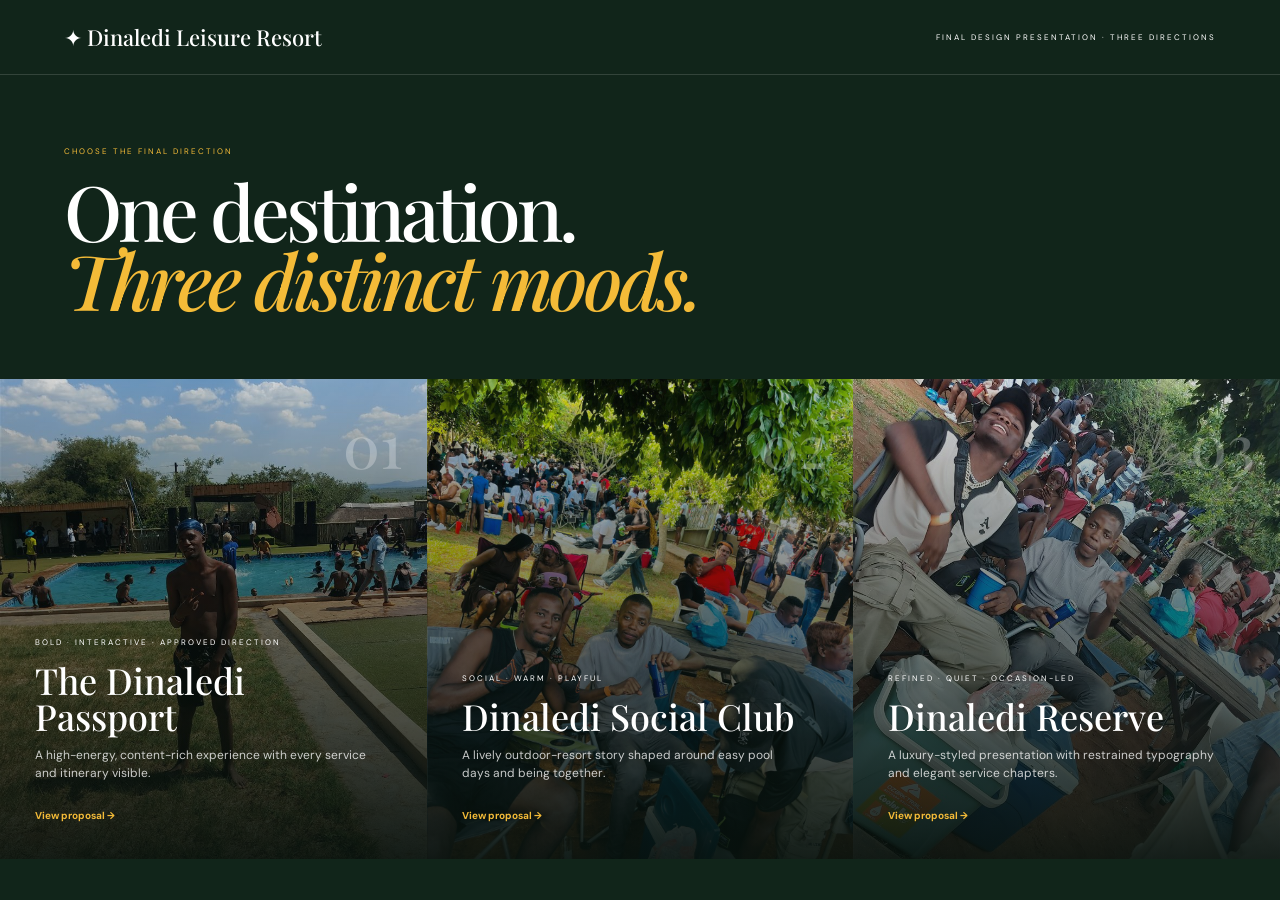
==== commit 09b363f6: "Rebuild the Dinaledi proposal lineup" ====
--- a/index.html
+++ b/index.html
@@ -1 +1 @@
-<!doctype html><html lang="en"><head><meta charset="UTF-8"><meta name="viewport" content="width=device-width,initial-scale=1"><title>Dinaledi — Website Proposals</title><link rel="preconnect" href="https://fonts.googleapis.com"><link rel="preconnect" href="https://fonts.gstatic.com" crossorigin><link href="https://fonts.googleapis.com/css2?family=DM+Sans:wght@400;500;700&family=Playfair+Display:ital,wght@0,500;1,500&display=swap" rel="stylesheet"><link rel="stylesheet" href="selector.css"></head><body><header><span>✦ Dinaledi Leisure Resort</span><small>Website design presentation · Three directions</small></header><main><div class="intro"><p>Choose a direction</p><h1>Same destination.<br><em>Three different journeys.</em></h1></div><section class="choices"><a class="choice one" href="prop1/"><span>01</span><div><small>Cinematic · Horizontal</small><h2>The Dinaledi Journey</h2><p>An immersive, guided experience with every service inside one continuous story.</p><b>View proposal →</b></div></a><a class="choice two" href="prop2/"><span>02</span><div><small>Editorial · Vertical</small><h2>Come for the Day</h2><p>A calm full-screen story that sells the venue as the plan from arrival to overnight stay.</p><b>View proposal →</b></div></a><a class="choice three" href="prop3/"><span>03</span><div><small>Bold · Interactive</small><h2>The Dinaledi Passport</h2><p>A colourful, high-energy experience built around collecting reasons to visit.</p><b>View proposal →</b></div></a></section></main></body></html>
+<!doctype html><html lang="en"><head><meta charset="UTF-8"><meta name="viewport" content="width=device-width,initial-scale=1"><title>Dinaledi — Website Proposals</title><link rel="preconnect" href="https://fonts.googleapis.com"><link rel="preconnect" href="https://fonts.gstatic.com" crossorigin><link href="https://fonts.googleapis.com/css2?family=DM+Sans:wght@400;500;700&family=Playfair+Display:ital,wght@0,500;1,500&display=swap" rel="stylesheet"><link rel="stylesheet" href="selector.css"></head><body><header><span>✦ Dinaledi Leisure Resort</span><small>Final design presentation · Three directions</small></header><main><div class="intro"><p>Choose the final direction</p><h1>One destination.<br><em>Three distinct moods.</em></h1></div><section class="choices"><a class="choice one" href="prop1/"><span>01</span><div><small>Bold · Interactive · Approved direction</small><h2>The Dinaledi Passport</h2><p>A high-energy, content-rich experience with every service and itinerary visible.</p><b>View proposal →</b></div></a><a class="choice two" href="prop2/"><span>02</span><div><small>Social · Warm · Playful</small><h2>Dinaledi Social Club</h2><p>A lively outdoor-resort story shaped around easy pool days and being together.</p><b>View proposal →</b></div></a><a class="choice three" href="prop3/"><span>03</span><div><small>Refined · Quiet · Occasion-led</small><h2>Dinaledi Reserve</h2><p>A luxury-styled presentation with restrained typography and elegant service chapters.</p><b>View proposal →</b></div></a></section></main></body></html>
--- a/selector.css
+++ b/selector.css
@@ -1 +1 @@
-:root{--green:#11251a;--gold:#f4bb38;--cream:#f4ecda}*{box-sizing:border-box}body{margin:0;background:var(--green);color:white;font-family:"DM Sans",sans-serif}header{height:75px;padding:0 5vw;display:flex;align-items:center;justify-content:space-between;border-bottom:1px solid #ffffff24}header span{font:500 22px "Playfair Display"}header small,.intro p,.choice small{text-transform:uppercase;letter-spacing:2px;font-size:8px}.intro{padding:7vh 5vw 5vh}.intro p{color:var(--gold)}h1{font:500 clamp(45px,6vw,88px)/.9 "Playfair Display";letter-spacing:-4px;margin:20px 0}h1 em{color:var(--gold);font-weight:500}.choices{display:grid;grid-template-columns:repeat(3,1fr);min-height:50vh}.choice{position:relative;display:flex;align-items:flex-end;min-height:480px;padding:35px;color:white;text-decoration:none;overflow:hidden;background-size:cover;background-position:center}.choice:before{content:"";position:absolute;inset:0;background:linear-gradient(0deg,#07110ded,#07110d22);transition:.5s}.choice:hover:before{background:linear-gradient(0deg,#07110ddd,#07110d00)}.one{background-image:url("images/web/pool-wide.jpg")}.two{background-image:url("images/web/celebration-wide.jpg")}.three{background-image:url("images/web/evening.jpg")}.choice>span{position:absolute;z-index:2;top:25px;right:25px;font:500 60px "Playfair Display";color:#ffffff44}.choice div{position:relative;z-index:2}.choice h2{font:500 36px/1 "Playfair Display";margin:12px 0}.choice p{max-width:340px;color:#ffffffc5;font-size:12px;line-height:1.5}.choice b{display:inline-block;margin-top:15px;color:var(--gold);font-size:10px}@media(max-width:760px){header{padding:0 18px}header small{display:none}.intro{padding:45px 20px 35px}h1{letter-spacing:-2px}.choices{display:block}.choice{min-height:420px;padding:25px}.choice h2{font-size:31px}}
+:root{--green:#11251a;--gold:#f4bb38;--cream:#f4ecda}*{box-sizing:border-box}body{margin:0;background:var(--green);color:white;font-family:"DM Sans",sans-serif}header{height:75px;padding:0 5vw;display:flex;align-items:center;justify-content:space-between;border-bottom:1px solid #ffffff24}header span{font:500 22px "Playfair Display"}header small,.intro p,.choice small{text-transform:uppercase;letter-spacing:2px;font-size:8px}.intro{padding:7vh 5vw 5vh}.intro p{color:var(--gold)}h1{font:500 clamp(45px,6vw,88px)/.9 "Playfair Display";letter-spacing:-4px;margin:20px 0}h1 em{color:var(--gold);font-weight:500}.choices{display:grid;grid-template-columns:repeat(3,1fr);min-height:50vh}.choice{position:relative;display:flex;align-items:flex-end;min-height:480px;padding:35px;color:white;text-decoration:none;overflow:hidden;background-size:cover;background-position:center}.choice:before{content:"";position:absolute;inset:0;background:linear-gradient(0deg,#07110ded,#07110d22);transition:.5s}.choice:hover:before{background:linear-gradient(0deg,#07110ddd,#07110d00)}.one{background-image:url("images/web/pool-wide.jpg")}.two{background-image:url("images/web/gathering.jpg")}.three{background-image:url("images/web/celebration-wide.jpg")}.choice>span{position:absolute;z-index:2;top:25px;right:25px;font:500 60px "Playfair Display";color:#ffffff44}.choice div{position:relative;z-index:2}.choice h2{font:500 36px/1 "Playfair Display";margin:12px 0}.choice p{max-width:340px;color:#ffffffc5;font-size:12px;line-height:1.5}.choice b{display:inline-block;margin-top:15px;color:var(--gold);font-size:10px}@media(max-width:760px){header{padding:0 18px}header small{display:none}.intro{padding:45px 20px 35px}h1{letter-spacing:-2px}.choices{display:block}.choice{min-height:420px;padding:25px}.choice h2{font-size:31px}}
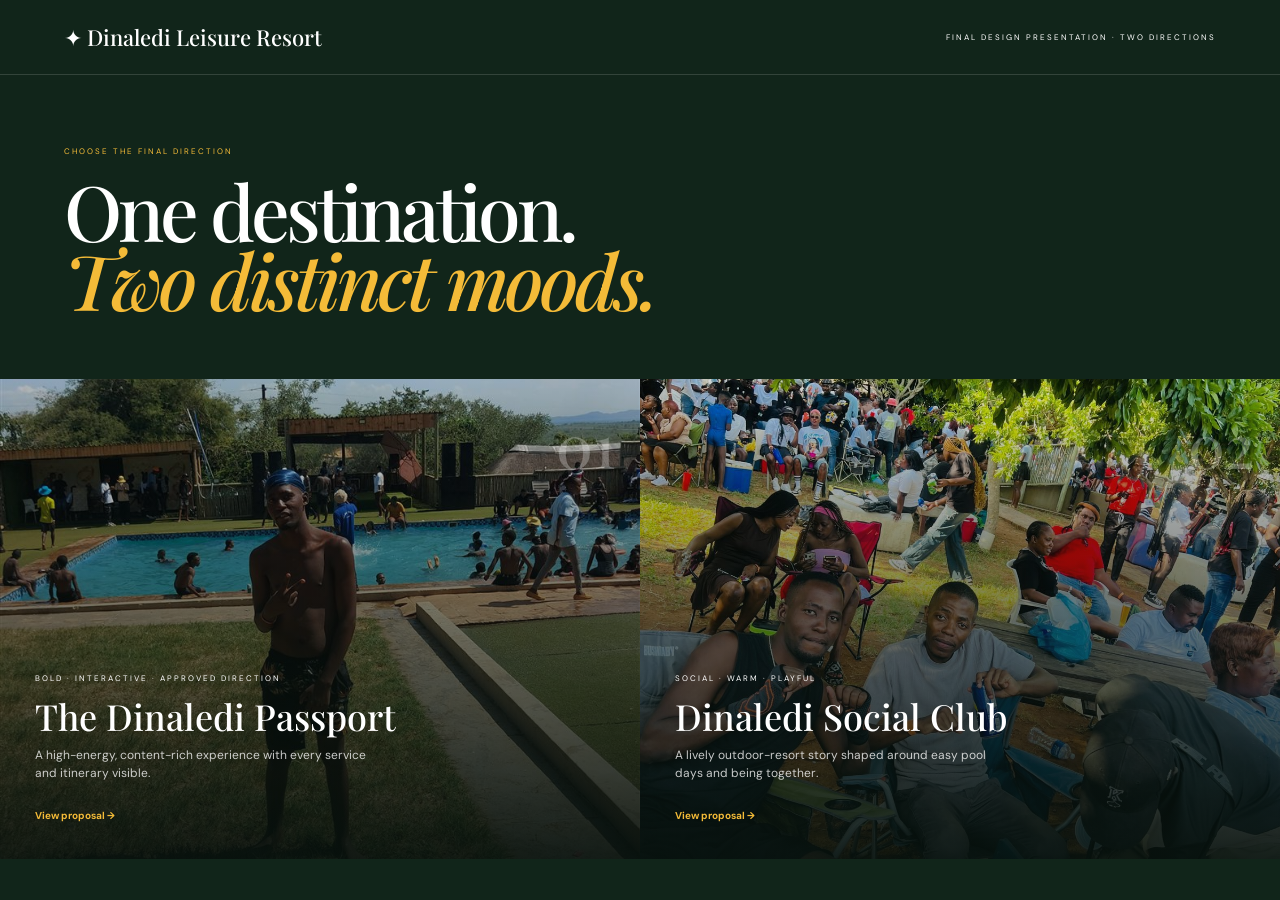
==== commit 628b934d: "Remove the third Dinaledi proposal" ====
--- a/index.html
+++ b/index.html
@@ -1 +1 @@
-<!doctype html><html lang="en"><head><meta charset="UTF-8"><meta name="viewport" content="width=device-width,initial-scale=1"><title>Dinaledi — Website Proposals</title><link rel="preconnect" href="https://fonts.googleapis.com"><link rel="preconnect" href="https://fonts.gstatic.com" crossorigin><link href="https://fonts.googleapis.com/css2?family=DM+Sans:wght@400;500;700&family=Playfair+Display:ital,wght@0,500;1,500&display=swap" rel="stylesheet"><link rel="stylesheet" href="selector.css"></head><body><header><span>✦ Dinaledi Leisure Resort</span><small>Final design presentation · Three directions</small></header><main><div class="intro"><p>Choose the final direction</p><h1>One destination.<br><em>Three distinct moods.</em></h1></div><section class="choices"><a class="choice one" href="prop1/"><span>01</span><div><small>Bold · Interactive · Approved direction</small><h2>The Dinaledi Passport</h2><p>A high-energy, content-rich experience with every service and itinerary visible.</p><b>View proposal →</b></div></a><a class="choice two" href="prop2/"><span>02</span><div><small>Social · Warm · Playful</small><h2>Dinaledi Social Club</h2><p>A lively outdoor-resort story shaped around easy pool days and being together.</p><b>View proposal →</b></div></a><a class="choice three" href="prop3/"><span>03</span><div><small>Refined · Quiet · Occasion-led</small><h2>Dinaledi Reserve</h2><p>A luxury-styled presentation with restrained typography and elegant service chapters.</p><b>View proposal →</b></div></a></section></main></body></html>
+<!doctype html><html lang="en"><head><meta charset="UTF-8"><meta name="viewport" content="width=device-width,initial-scale=1"><title>Dinaledi — Website Proposals</title><link rel="preconnect" href="https://fonts.googleapis.com"><link rel="preconnect" href="https://fonts.gstatic.com" crossorigin><link href="https://fonts.googleapis.com/css2?family=DM+Sans:wght@400;500;700&family=Playfair+Display:ital,wght@0,500;1,500&display=swap" rel="stylesheet"><link rel="stylesheet" href="selector.css"></head><body><header><span>✦ Dinaledi Leisure Resort</span><small>Final design presentation · Two directions</small></header><main><div class="intro"><p>Choose the final direction</p><h1>One destination.<br><em>Two distinct moods.</em></h1></div><section class="choices"><a class="choice one" href="prop1/"><span>01</span><div><small>Bold · Interactive · Approved direction</small><h2>The Dinaledi Passport</h2><p>A high-energy, content-rich experience with every service and itinerary visible.</p><b>View proposal →</b></div></a><a class="choice two" href="prop2/"><span>02</span><div><small>Social · Warm · Playful</small><h2>Dinaledi Social Club</h2><p>A lively outdoor-resort story shaped around easy pool days and being together.</p><b>View proposal →</b></div></a></section></main></body></html>
--- a/selector.css
+++ b/selector.css
@@ -1 +1,2 @@
 :root{--green:#11251a;--gold:#f4bb38;--cream:#f4ecda}*{box-sizing:border-box}body{margin:0;background:var(--green);color:white;font-family:"DM Sans",sans-serif}header{height:75px;padding:0 5vw;display:flex;align-items:center;justify-content:space-between;border-bottom:1px solid #ffffff24}header span{font:500 22px "Playfair Display"}header small,.intro p,.choice small{text-transform:uppercase;letter-spacing:2px;font-size:8px}.intro{padding:7vh 5vw 5vh}.intro p{color:var(--gold)}h1{font:500 clamp(45px,6vw,88px)/.9 "Playfair Display";letter-spacing:-4px;margin:20px 0}h1 em{color:var(--gold);font-weight:500}.choices{display:grid;grid-template-columns:repeat(3,1fr);min-height:50vh}.choice{position:relative;display:flex;align-items:flex-end;min-height:480px;padding:35px;color:white;text-decoration:none;overflow:hidden;background-size:cover;background-position:center}.choice:before{content:"";position:absolute;inset:0;background:linear-gradient(0deg,#07110ded,#07110d22);transition:.5s}.choice:hover:before{background:linear-gradient(0deg,#07110ddd,#07110d00)}.one{background-image:url("images/web/pool-wide.jpg")}.two{background-image:url("images/web/gathering.jpg")}.three{background-image:url("images/web/celebration-wide.jpg")}.choice>span{position:absolute;z-index:2;top:25px;right:25px;font:500 60px "Playfair Display";color:#ffffff44}.choice div{position:relative;z-index:2}.choice h2{font:500 36px/1 "Playfair Display";margin:12px 0}.choice p{max-width:340px;color:#ffffffc5;font-size:12px;line-height:1.5}.choice b{display:inline-block;margin-top:15px;color:var(--gold);font-size:10px}@media(max-width:760px){header{padding:0 18px}header small{display:none}.intro{padding:45px 20px 35px}h1{letter-spacing:-2px}.choices{display:block}.choice{min-height:420px;padding:25px}.choice h2{font-size:31px}}
+.choices{grid-template-columns:repeat(2,1fr)}
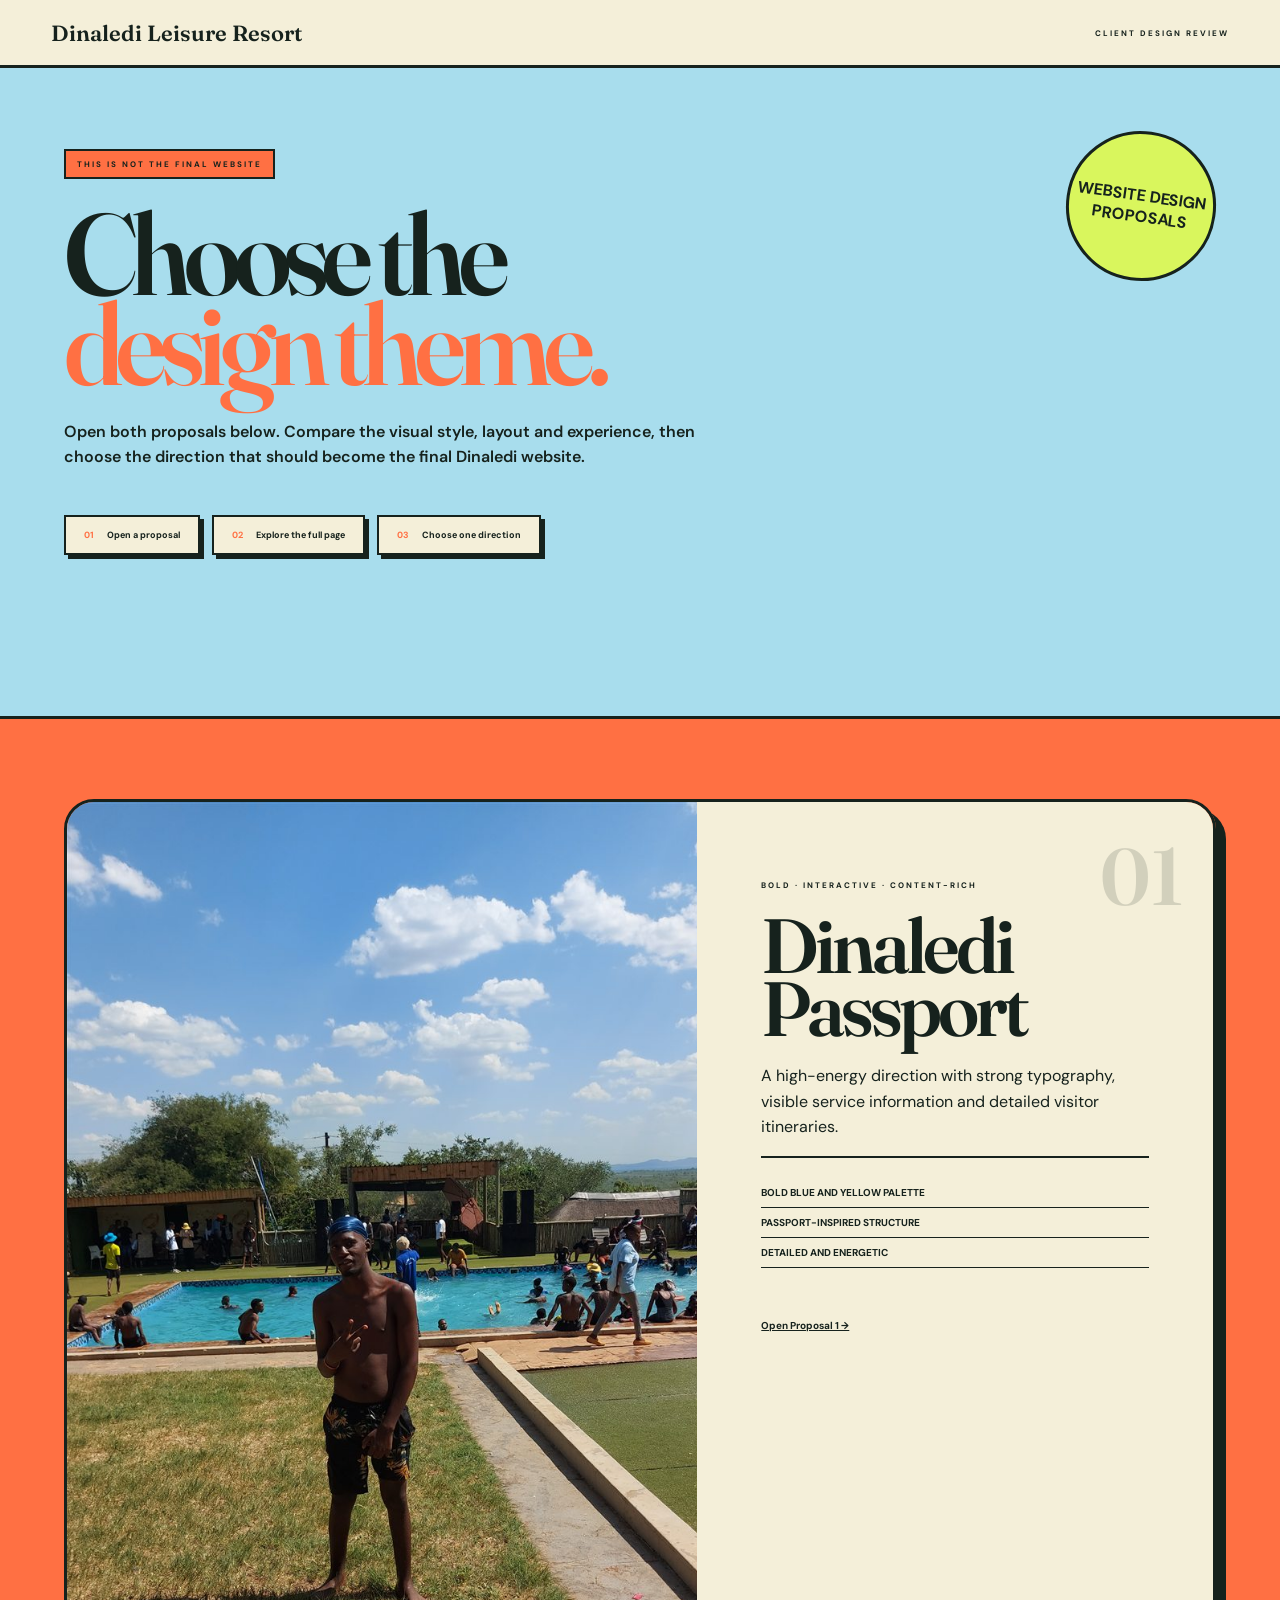
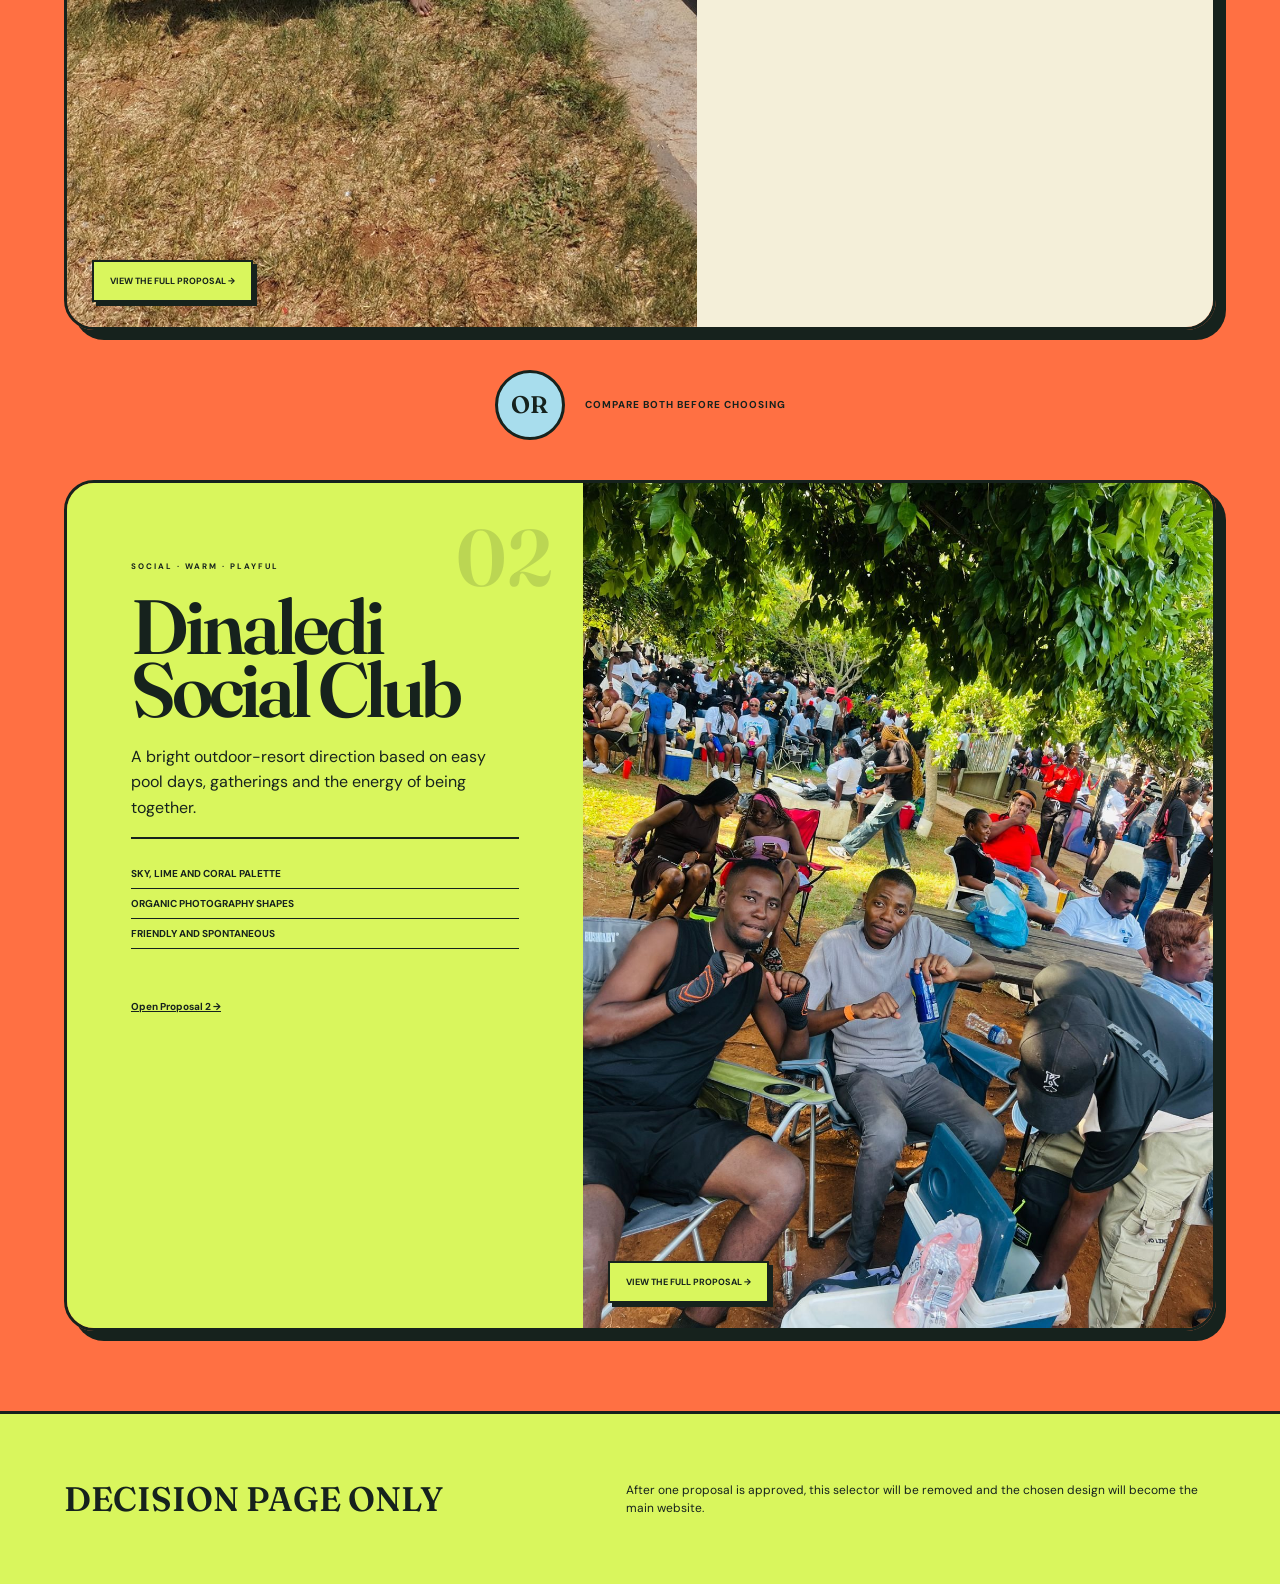
==== commit a9e22492: "Make the proposal selection page unmistakable" ====
--- a/index.html
+++ b/index.html
@@ -1 +1,39 @@
-<!doctype html><html lang="en"><head><meta charset="UTF-8"><meta name="viewport" content="width=device-width,initial-scale=1"><title>Dinaledi — Website Proposals</title><link rel="preconnect" href="https://fonts.googleapis.com"><link rel="preconnect" href="https://fonts.gstatic.com" crossorigin><link href="https://fonts.googleapis.com/css2?family=DM+Sans:wght@400;500;700&family=Playfair+Display:ital,wght@0,500;1,500&display=swap" rel="stylesheet"><link rel="stylesheet" href="selector.css"></head><body><header><span>✦ Dinaledi Leisure Resort</span><small>Final design presentation · Two directions</small></header><main><div class="intro"><p>Choose the final direction</p><h1>One destination.<br><em>Two distinct moods.</em></h1></div><section class="choices"><a class="choice one" href="prop1/"><span>01</span><div><small>Bold · Interactive · Approved direction</small><h2>The Dinaledi Passport</h2><p>A high-energy, content-rich experience with every service and itinerary visible.</p><b>View proposal →</b></div></a><a class="choice two" href="prop2/"><span>02</span><div><small>Social · Warm · Playful</small><h2>Dinaledi Social Club</h2><p>A lively outdoor-resort story shaped around easy pool days and being together.</p><b>View proposal →</b></div></a></section></main></body></html>
+<!doctype html>
+<html lang="en">
+<head>
+  <meta charset="UTF-8">
+  <meta name="viewport" content="width=device-width,initial-scale=1">
+  <meta name="robots" content="noindex">
+  <title>Dinaledi Website Design Proposals</title>
+  <link rel="preconnect" href="https://fonts.googleapis.com">
+  <link rel="preconnect" href="https://fonts.gstatic.com" crossorigin>
+  <link href="https://fonts.googleapis.com/css2?family=DM+Sans:wght@400;600;700&family=Fraunces:opsz,wght@9..144,600&display=swap" rel="stylesheet">
+  <link rel="stylesheet" href="selector.css">
+</head>
+<body>
+  <header><b>Dinaledi Leisure Resort</b><span>Client design review</span></header>
+  <main>
+    <section class="intro">
+      <div class="review-label">Website design proposals</div>
+      <div class="intro-copy"><small>THIS IS NOT THE FINAL WEBSITE</small><h1>Choose the<br><em>design theme.</em></h1><p>Open both proposals below. Compare the visual style, layout and experience, then choose the direction that should become the final Dinaledi website.</p></div>
+      <div class="steps"><span><b>01</b>Open a proposal</span><span><b>02</b>Explore the full page</span><span><b>03</b>Choose one direction</span></div>
+    </section>
+
+    <section class="proposals" aria-label="Website proposals">
+      <article class="proposal bold">
+        <a class="preview" href="prop1/"><img src="images/web/pool-wide.jpg" alt="Preview of Proposal 1"><span>VIEW THE FULL PROPOSAL →</span></a>
+        <div class="proposal-copy"><div class="number">01</div><small>BOLD · INTERACTIVE · CONTENT-RICH</small><h2>Dinaledi<br>Passport</h2><p>A high-energy direction with strong typography, visible service information and detailed visitor itineraries.</p><ul><li>Bold blue and yellow palette</li><li>Passport-inspired structure</li><li>Detailed and energetic</li></ul><a href="prop1/">Open Proposal 1 →</a></div>
+      </article>
+
+      <div class="or"><span>OR</span><p>Compare both before choosing</p></div>
+
+      <article class="proposal social">
+        <a class="preview" href="prop2/"><img src="images/web/gathering.jpg" alt="Preview of Proposal 2"><span>VIEW THE FULL PROPOSAL →</span></a>
+        <div class="proposal-copy"><div class="number">02</div><small>SOCIAL · WARM · PLAYFUL</small><h2>Dinaledi<br>Social Club</h2><p>A bright outdoor-resort direction based on easy pool days, gatherings and the energy of being together.</p><ul><li>Sky, lime and coral palette</li><li>Organic photography shapes</li><li>Friendly and spontaneous</li></ul><a href="prop2/">Open Proposal 2 →</a></div>
+      </article>
+    </section>
+
+    <footer><b>DECISION PAGE ONLY</b><p>After one proposal is approved, this selector will be removed and the chosen design will become the main website.</p></footer>
+  </main>
+</body>
+</html>
--- a/selector.css
+++ b/selector.css
@@ -1,2 +1 @@
-:root{--green:#11251a;--gold:#f4bb38;--cream:#f4ecda}*{box-sizing:border-box}body{margin:0;background:var(--green);color:white;font-family:"DM Sans",sans-serif}header{height:75px;padding:0 5vw;display:flex;align-items:center;justify-content:space-between;border-bottom:1px solid #ffffff24}header span{font:500 22px "Playfair Display"}header small,.intro p,.choice small{text-transform:uppercase;letter-spacing:2px;font-size:8px}.intro{padding:7vh 5vw 5vh}.intro p{color:var(--gold)}h1{font:500 clamp(45px,6vw,88px)/.9 "Playfair Display";letter-spacing:-4px;margin:20px 0}h1 em{color:var(--gold);font-weight:500}.choices{display:grid;grid-template-columns:repeat(3,1fr);min-height:50vh}.choice{position:relative;display:flex;align-items:flex-end;min-height:480px;padding:35px;color:white;text-decoration:none;overflow:hidden;background-size:cover;background-position:center}.choice:before{content:"";position:absolute;inset:0;background:linear-gradient(0deg,#07110ded,#07110d22);transition:.5s}.choice:hover:before{background:linear-gradient(0deg,#07110ddd,#07110d00)}.one{background-image:url("images/web/pool-wide.jpg")}.two{background-image:url("images/web/gathering.jpg")}.three{background-image:url("images/web/celebration-wide.jpg")}.choice>span{position:absolute;z-index:2;top:25px;right:25px;font:500 60px "Playfair Display";color:#ffffff44}.choice div{position:relative;z-index:2}.choice h2{font:500 36px/1 "Playfair Display";margin:12px 0}.choice p{max-width:340px;color:#ffffffc5;font-size:12px;line-height:1.5}.choice b{display:inline-block;margin-top:15px;color:var(--gold);font-size:10px}@media(max-width:760px){header{padding:0 18px}header small{display:none}.intro{padding:45px 20px 35px}h1{letter-spacing:-2px}.choices{display:block}.choice{min-height:420px;padding:25px}.choice h2{font-size:31px}}
-.choices{grid-template-columns:repeat(2,1fr)}
+:root{--sky:#a8dded;--lime:#d9f65d;--coral:#ff7043;--paper:#f4efd9;--ink:#16221d;--serif:"Fraunces",serif}*{box-sizing:border-box}body{margin:0;background:var(--sky);color:var(--ink);font-family:"DM Sans",sans-serif}a{color:inherit}header{height:68px;padding:0 4vw;display:flex;align-items:center;justify-content:space-between;background:var(--paper);border-bottom:3px solid var(--ink)}header b{font:600 22px var(--serif)}header span,.intro small,.proposal small{text-transform:uppercase;letter-spacing:2px;font-size:8px;font-weight:700}.intro{position:relative;padding:9vh 5vw 7vh;min-height:72vh;overflow:hidden}.review-label{position:absolute;right:5vw;top:7vh;width:150px;height:150px;border:3px solid var(--ink);border-radius:50%;background:var(--lime);display:grid;place-items:center;text-align:center;font-weight:700;text-transform:uppercase;rotate:8deg}.intro-copy{max-width:920px}.intro small{display:inline-block;padding:8px 11px;background:var(--coral);border:2px solid var(--ink)}h1{font:600 clamp(68px,9vw,135px)/.78 var(--serif);letter-spacing:-7px;margin:30px 0}h1 em{font-style:normal;color:var(--coral)}.intro-copy p{max-width:680px;font-size:16px;line-height:1.6;font-weight:600}.steps{display:flex;gap:12px;margin-top:45px}.steps span{display:flex;align-items:center;gap:13px;padding:12px 18px;background:var(--paper);border:2px solid var(--ink);font-size:9px;font-weight:700;box-shadow:4px 4px 0 var(--ink)}.steps b{color:var(--coral)}.proposals{padding:80px 5vw;background:var(--coral);border-block:3px solid var(--ink)}.proposal{display:grid;grid-template-columns:1.1fr .9fr;min-height:650px;border:3px solid var(--ink);border-radius:30px;overflow:hidden;box-shadow:10px 10px 0 var(--ink)}.proposal.social{grid-template-columns:.9fr 1.1fr}.proposal.social .preview{order:2}.preview{position:relative;display:block;overflow:hidden}.preview img{width:100%;height:100%;object-fit:cover;transition:.5s}.preview:hover img{scale:1.04}.preview span{position:absolute;left:25px;bottom:25px;padding:13px 16px;background:var(--lime);border:2px solid var(--ink);font-size:9px;font-weight:700;box-shadow:4px 4px 0 var(--ink)}.proposal-copy{position:relative;padding:70px 5vw;background:var(--paper)}.social .proposal-copy{background:var(--lime)}.number{position:absolute;right:30px;top:25px;font:600 80px var(--serif);color:#16221d26}.proposal-copy h2{font:600 clamp(52px,6vw,88px)/.82 var(--serif);letter-spacing:-4px;margin:22px 0}.proposal-copy p{max-width:450px;line-height:1.6}.proposal-copy ul{padding:20px 0;list-style:none;border-top:2px solid var(--ink)}.proposal-copy li{padding:8px 0;border-bottom:1px solid var(--ink);font-size:10px;font-weight:700;text-transform:uppercase}.proposal-copy>a{display:inline-block;margin-top:15px;font-size:10px;font-weight:700}.or{height:150px;display:flex;align-items:center;justify-content:center;gap:20px}.or span{width:70px;height:70px;border:3px solid var(--ink);border-radius:50%;background:var(--sky);display:grid;place-items:center;font:600 24px var(--serif)}.or p{font-size:10px;font-weight:700;text-transform:uppercase;letter-spacing:1px}footer{padding:55px 5vw;background:var(--lime);display:flex;justify-content:space-between;align-items:center;gap:30px}footer b{font:600 34px var(--serif)}footer p{max-width:590px;line-height:1.5;font-size:12px}@media(max-width:760px){header{height:60px;padding:0 16px}header b{font-size:16px}header span{font-size:6px}.intro{padding:65px 20px 55px}.review-label{position:relative;right:auto;top:auto;width:auto;height:auto;border-radius:0;rotate:0;padding:10px;margin-bottom:30px}.intro small{font-size:6px}h1{font-size:58px;letter-spacing:-3px}.intro-copy p{font-size:13px}.steps{display:grid}.steps span{font-size:8px}.proposals{padding:55px 18px}.proposal,.proposal.social{display:flex;flex-direction:column;min-height:0;border-radius:20px;box-shadow:6px 6px 0 var(--ink)}.proposal.social .preview{order:0}.preview{height:390px}.proposal-copy{padding:50px 22px}.number{font-size:60px}.proposal-copy h2{font-size:52px;letter-spacing:-3px}.or{height:120px;display:block;text-align:center;padding-top:20px}.or span{margin:auto}.or p{font-size:7px}footer{display:block;padding:45px 20px}footer b{font-size:25px}footer p{margin-top:18px}}
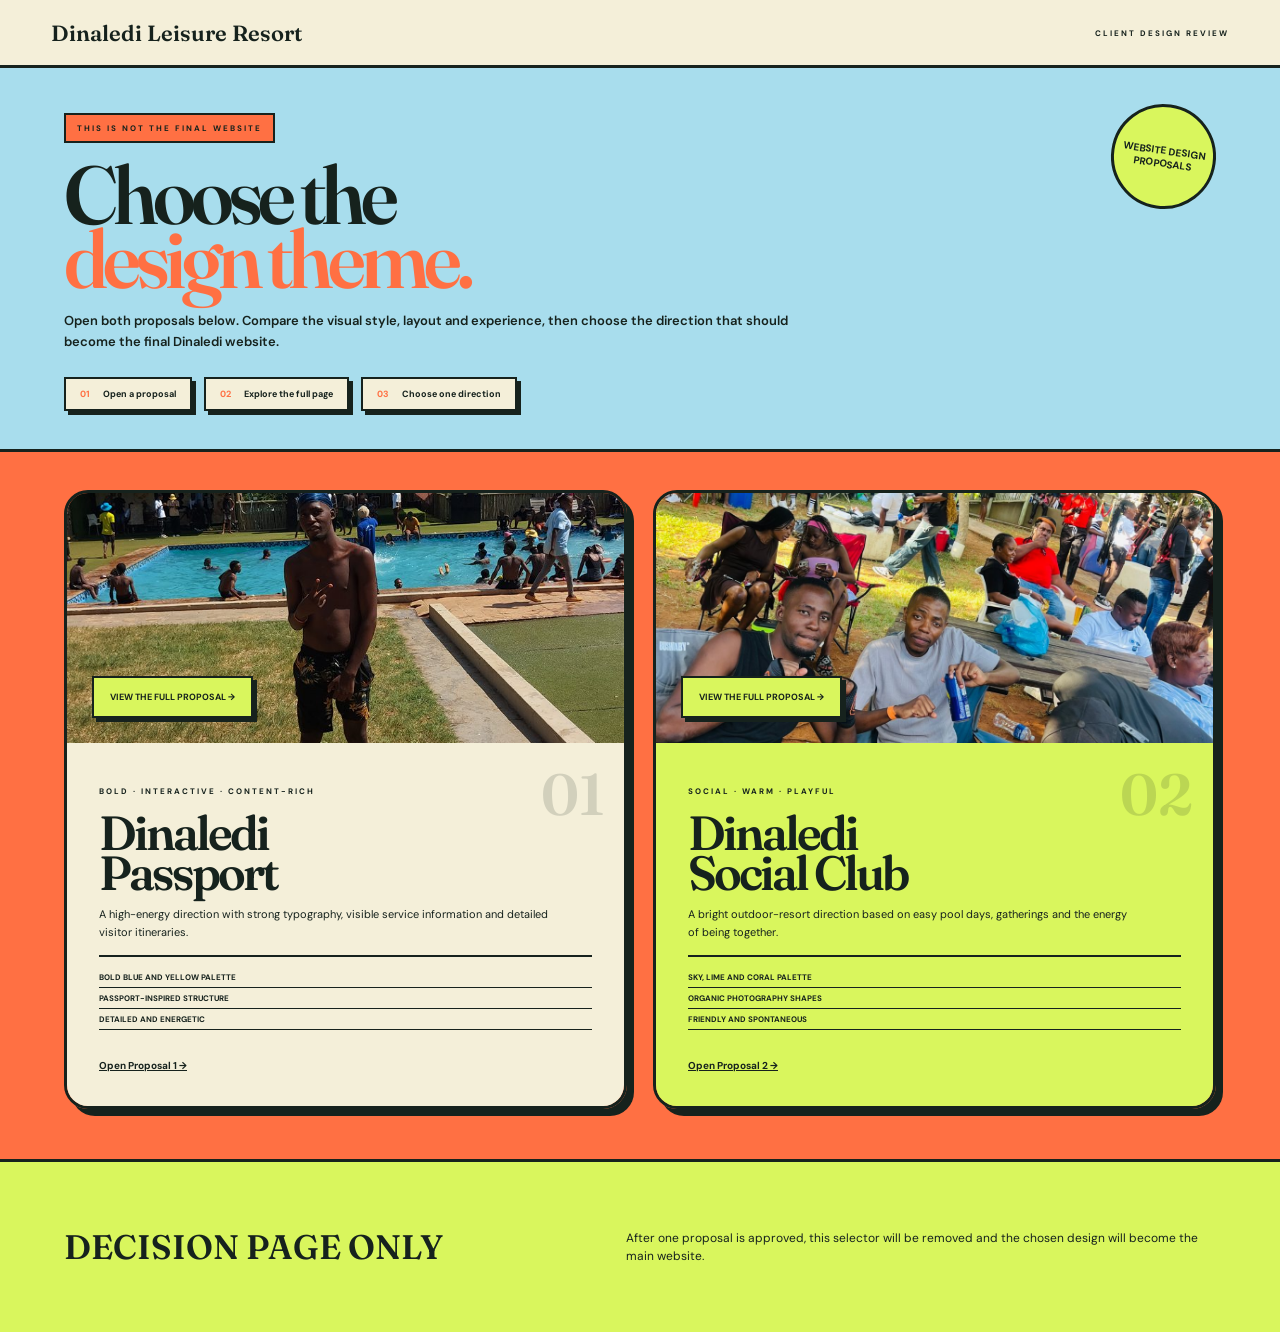
==== commit bb855c6e: "Give both Dinaledi proposals equal visibility" ====
--- a/index.html
+++ b/index.html
@@ -17,6 +17,7 @@
       <div class="review-label">Website design proposals</div>
       <div class="intro-copy"><small>THIS IS NOT THE FINAL WEBSITE</small><h1>Choose the<br><em>design theme.</em></h1><p>Open both proposals below. Compare the visual style, layout and experience, then choose the direction that should become the final Dinaledi website.</p></div>
       <div class="steps"><span><b>01</b>Open a proposal</span><span><b>02</b>Explore the full page</span><span><b>03</b>Choose one direction</span></div>
+      <nav class="quick-links" aria-label="Open a proposal"><a href="prop1/">Open Proposal 1</a><a href="prop2/">Open Proposal 2</a></nav>
     </section>
 
     <section class="proposals" aria-label="Website proposals">
--- a/selector.css
+++ b/selector.css
@@ -1 +1,30 @@
 :root{--sky:#a8dded;--lime:#d9f65d;--coral:#ff7043;--paper:#f4efd9;--ink:#16221d;--serif:"Fraunces",serif}*{box-sizing:border-box}body{margin:0;background:var(--sky);color:var(--ink);font-family:"DM Sans",sans-serif}a{color:inherit}header{height:68px;padding:0 4vw;display:flex;align-items:center;justify-content:space-between;background:var(--paper);border-bottom:3px solid var(--ink)}header b{font:600 22px var(--serif)}header span,.intro small,.proposal small{text-transform:uppercase;letter-spacing:2px;font-size:8px;font-weight:700}.intro{position:relative;padding:9vh 5vw 7vh;min-height:72vh;overflow:hidden}.review-label{position:absolute;right:5vw;top:7vh;width:150px;height:150px;border:3px solid var(--ink);border-radius:50%;background:var(--lime);display:grid;place-items:center;text-align:center;font-weight:700;text-transform:uppercase;rotate:8deg}.intro-copy{max-width:920px}.intro small{display:inline-block;padding:8px 11px;background:var(--coral);border:2px solid var(--ink)}h1{font:600 clamp(68px,9vw,135px)/.78 var(--serif);letter-spacing:-7px;margin:30px 0}h1 em{font-style:normal;color:var(--coral)}.intro-copy p{max-width:680px;font-size:16px;line-height:1.6;font-weight:600}.steps{display:flex;gap:12px;margin-top:45px}.steps span{display:flex;align-items:center;gap:13px;padding:12px 18px;background:var(--paper);border:2px solid var(--ink);font-size:9px;font-weight:700;box-shadow:4px 4px 0 var(--ink)}.steps b{color:var(--coral)}.proposals{padding:80px 5vw;background:var(--coral);border-block:3px solid var(--ink)}.proposal{display:grid;grid-template-columns:1.1fr .9fr;min-height:650px;border:3px solid var(--ink);border-radius:30px;overflow:hidden;box-shadow:10px 10px 0 var(--ink)}.proposal.social{grid-template-columns:.9fr 1.1fr}.proposal.social .preview{order:2}.preview{position:relative;display:block;overflow:hidden}.preview img{width:100%;height:100%;object-fit:cover;transition:.5s}.preview:hover img{scale:1.04}.preview span{position:absolute;left:25px;bottom:25px;padding:13px 16px;background:var(--lime);border:2px solid var(--ink);font-size:9px;font-weight:700;box-shadow:4px 4px 0 var(--ink)}.proposal-copy{position:relative;padding:70px 5vw;background:var(--paper)}.social .proposal-copy{background:var(--lime)}.number{position:absolute;right:30px;top:25px;font:600 80px var(--serif);color:#16221d26}.proposal-copy h2{font:600 clamp(52px,6vw,88px)/.82 var(--serif);letter-spacing:-4px;margin:22px 0}.proposal-copy p{max-width:450px;line-height:1.6}.proposal-copy ul{padding:20px 0;list-style:none;border-top:2px solid var(--ink)}.proposal-copy li{padding:8px 0;border-bottom:1px solid var(--ink);font-size:10px;font-weight:700;text-transform:uppercase}.proposal-copy>a{display:inline-block;margin-top:15px;font-size:10px;font-weight:700}.or{height:150px;display:flex;align-items:center;justify-content:center;gap:20px}.or span{width:70px;height:70px;border:3px solid var(--ink);border-radius:50%;background:var(--sky);display:grid;place-items:center;font:600 24px var(--serif)}.or p{font-size:10px;font-weight:700;text-transform:uppercase;letter-spacing:1px}footer{padding:55px 5vw;background:var(--lime);display:flex;justify-content:space-between;align-items:center;gap:30px}footer b{font:600 34px var(--serif)}footer p{max-width:590px;line-height:1.5;font-size:12px}@media(max-width:760px){header{height:60px;padding:0 16px}header b{font-size:16px}header span{font-size:6px}.intro{padding:65px 20px 55px}.review-label{position:relative;right:auto;top:auto;width:auto;height:auto;border-radius:0;rotate:0;padding:10px;margin-bottom:30px}.intro small{font-size:6px}h1{font-size:58px;letter-spacing:-3px}.intro-copy p{font-size:13px}.steps{display:grid}.steps span{font-size:8px}.proposals{padding:55px 18px}.proposal,.proposal.social{display:flex;flex-direction:column;min-height:0;border-radius:20px;box-shadow:6px 6px 0 var(--ink)}.proposal.social .preview{order:0}.preview{height:390px}.proposal-copy{padding:50px 22px}.number{font-size:60px}.proposal-copy h2{font-size:52px;letter-spacing:-3px}.or{height:120px;display:block;text-align:center;padding-top:20px}.or span{margin:auto}.or p{font-size:7px}footer{display:block;padding:45px 20px}footer b{font-size:25px}footer p{margin-top:18px}}
+/* Keep both decisions visible together on the review screen. */
+@media(min-width:761px){
+  .intro{min-height:0;padding:45px 5vw 38px}
+  .review-label{top:36px;width:105px;height:105px;font-size:10px}
+  h1{font-size:clamp(58px,6.4vw,92px);letter-spacing:-5px;margin:20px 0}
+  .intro-copy p{max-width:760px;font-size:13px;margin:0}
+  .steps{margin-top:25px}
+  .steps span{padding:9px 14px}
+  .proposals{display:grid;grid-template-columns:repeat(2,minmax(0,1fr));gap:26px;padding:38px 5vw 50px}
+  .proposal,.proposal.social{display:flex;flex-direction:column;min-height:0;border-radius:24px;box-shadow:7px 7px 0 var(--ink)}
+  .proposal.social .preview{order:0}
+  .preview{height:250px;flex:none}
+  .proposal-copy{padding:35px 32px 32px;min-height:360px}
+  .number{font-size:58px;top:15px;right:20px}
+  .proposal-copy h2{font-size:48px;letter-spacing:-3px;margin:14px 0}
+  .proposal-copy p{font-size:11px;margin:8px 0}
+  .proposal-copy ul{margin:14px 0 4px;padding:10px 0}
+  .proposal-copy li{padding:5px 0;font-size:8px}
+  .or{display:none}
+}
+@media(max-width:760px){
+  .intro{min-height:0}
+  .proposals{display:grid;gap:30px}
+  .or{display:none}
+  .preview{height:250px}
+  .proposal-copy{padding:38px 22px}
+}
+.quick-links{display:none}
+@media(max-width:760px){.steps{display:none}.quick-links{display:grid;grid-template-columns:1fr 1fr;gap:8px;margin-top:28px}.quick-links a{padding:13px 6px;background:var(--lime);border:2px solid var(--ink);box-shadow:3px 3px 0 var(--ink);text-align:center;text-decoration:none;font-size:8px;font-weight:700;text-transform:uppercase}}
